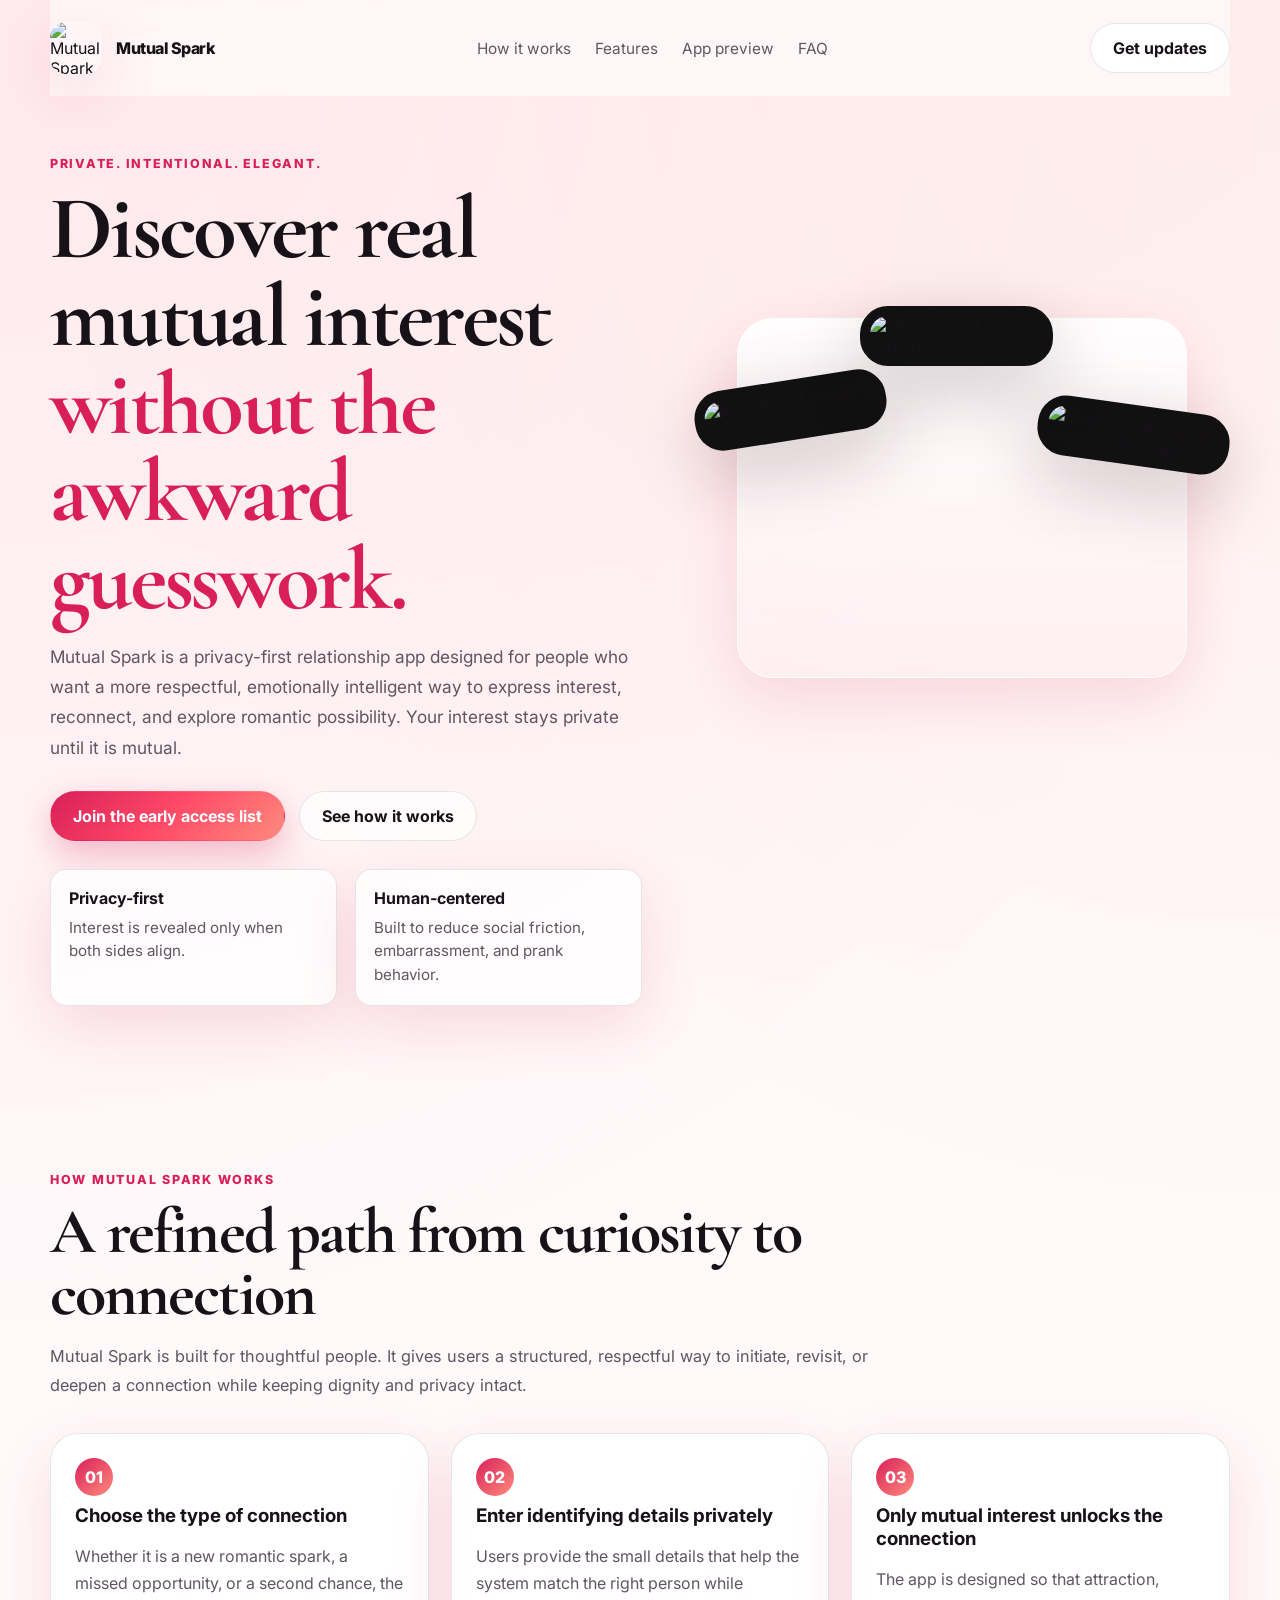
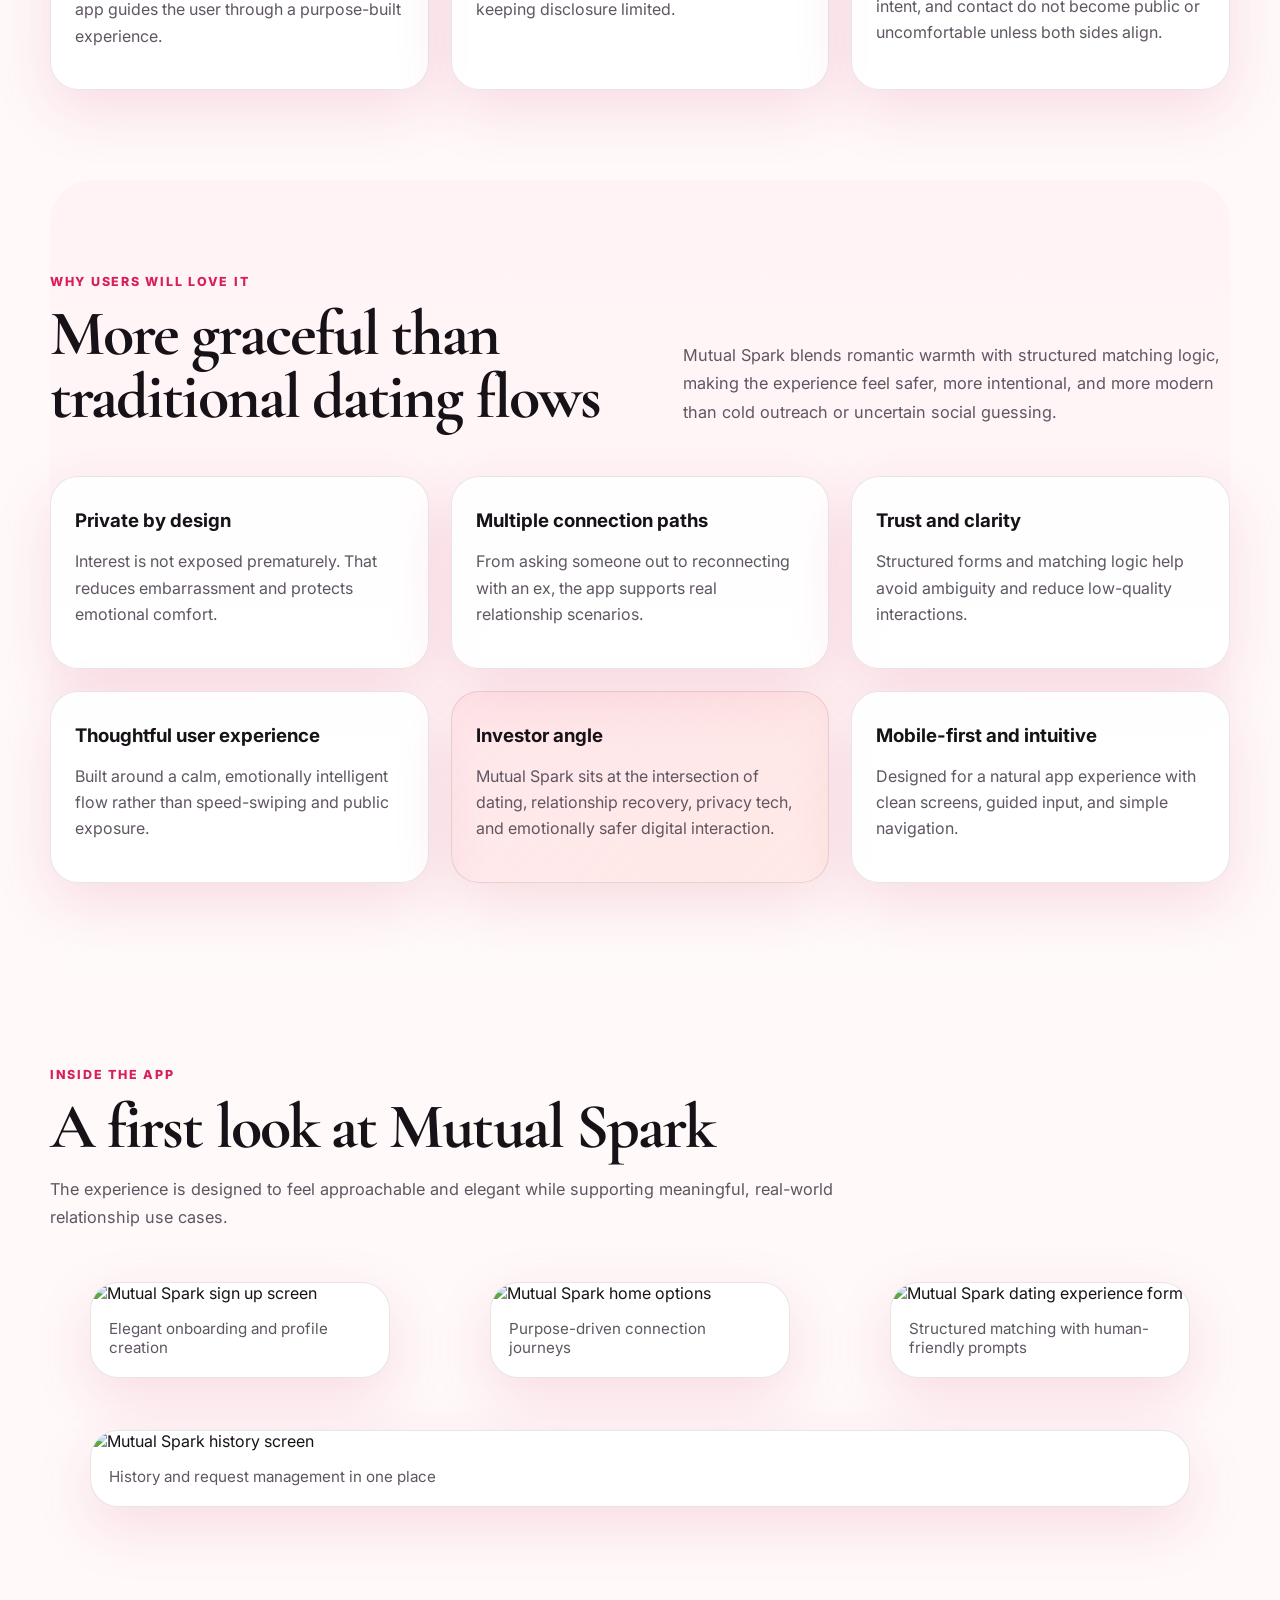
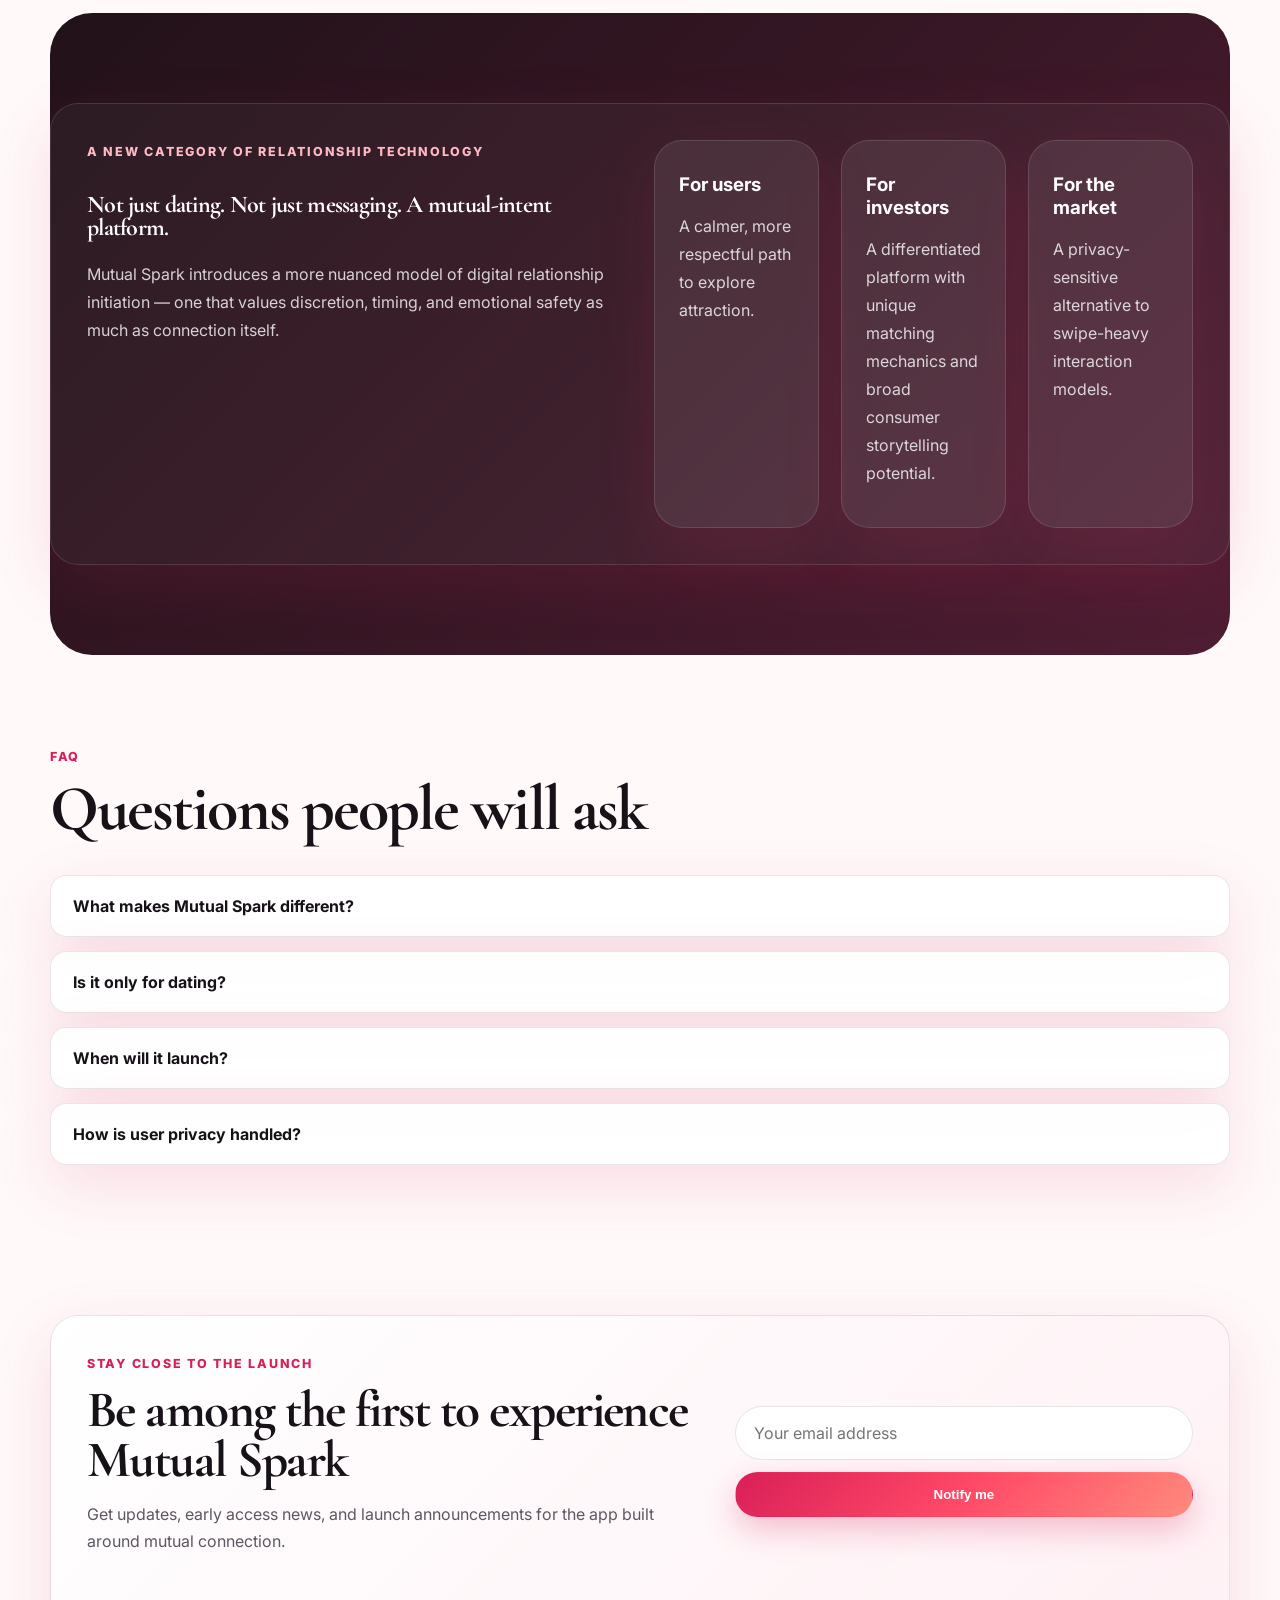
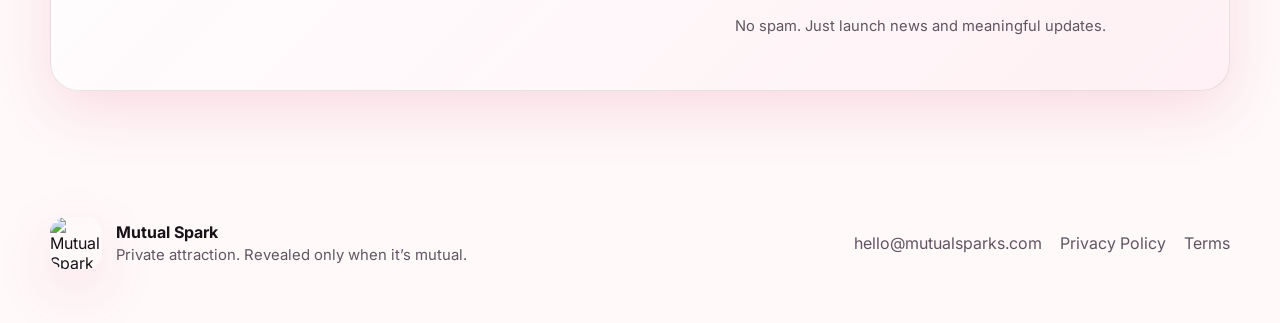
==== index.html @ f69751ba "Add files via upload" ====
<!DOCTYPE html>
<html lang="en">
  <head>
    <meta charset="UTF-8" />
    <meta name="viewport" content="width=device-width, initial-scale=1.0" />
    <title>Mutual Spark — Private attraction, revealed only when it's mutual</title>
    <meta
      name="description"
      content="Mutual Spark is a privacy-first relationship app that helps people express interest, reconnect, and discover mutual attraction without public awkwardness."
    />
    <link rel="preconnect" href="https://fonts.googleapis.com" />
    <link rel="preconnect" href="https://fonts.gstatic.com" crossorigin />
    <link
      href="https://fonts.googleapis.com/css2?family=Cormorant+Garamond:wght@500;600;700&family=Inter:wght@400;500;600;700;800&display=swap"
      rel="stylesheet"
    />
    <link rel="stylesheet" href="styles.css" />
  </head>
  <body>
    <div class="site-shell">
      <header class="topbar">
        <a href="#hero" class="brand">
          <img src="assets/logo.jpeg" alt="Mutual Spark logo" class="brand__logo" />
          <span class="brand__name">Mutual Spark</span>
        </a>
        <nav class="nav">
          <a href="#how">How it works</a>
          <a href="#features">Features</a>
          <a href="#screens">App preview</a>
          <a href="#faq">FAQ</a>
        </nav>
        <a class="button button--outline" href="#waitlist">Get updates</a>
      </header>

      <main>
        <section class="hero" id="hero">
          <div class="hero__copy">
            <span class="eyebrow">Private. Intentional. Elegant.</span>
            <h1>
              Discover real mutual interest<br />
              <span>without the awkward guesswork.</span>
            </h1>
            <p class="hero__lede">
              Mutual Spark is a privacy-first relationship app designed for people who want a more respectful,
              emotionally intelligent way to express interest, reconnect, and explore romantic possibility.
              Your interest stays private until it is mutual.
            </p>
            <div class="hero__actions">
              <a class="button button--primary" href="#waitlist">Join the early access list</a>
              <a class="button button--ghost" href="#how">See how it works</a>
            </div>
            <div class="hero__proof">
              <div>
                <strong>Privacy-first</strong>
                <span>Interest is revealed only when both sides align.</span>
              </div>
              <div>
                <strong>Human-centered</strong>
                <span>Built to reduce social friction, embarrassment, and prank behavior.</span>
              </div>
            </div>
          </div>

          <div class="hero__visual">
            <div class="hero-card hero-card--glow"></div>
            <div class="phone-stack">
              <img src="assets/Screenshot_20260414_223626_Expo Go.jpg" alt="Mutual Spark login screen" class="phone phone--left" />
              <img src="assets/Screenshot_20260414_223754_Expo Go.jpg" alt="Mutual Spark home screen" class="phone phone--center" />
              <img src="assets/Screenshot_20260414_223805_Expo Go.jpg" alt="Mutual Spark dating experience screen" class="phone phone--right" />
            </div>
          </div>
        </section>

        <section class="section section--white" id="how">
          <div class="section-heading">
            <span class="eyebrow">How Mutual Spark works</span>
            <h2>A refined path from curiosity to connection</h2>
            <p>
              Mutual Spark is built for thoughtful people. It gives users a structured, respectful way to initiate,
              revisit, or deepen a connection while keeping dignity and privacy intact.
            </p>
          </div>

          <div class="steps">
            <article class="step-card">
              <span class="step-number">01</span>
              <h3>Choose the type of connection</h3>
              <p>
                Whether it is a new romantic spark, a missed opportunity, or a second chance, the app guides the user
                through a purpose-built experience.
              </p>
            </article>
            <article class="step-card">
              <span class="step-number">02</span>
              <h3>Enter identifying details privately</h3>
              <p>
                Users provide the small details that help the system match the right person while keeping disclosure limited.
              </p>
            </article>
            <article class="step-card">
              <span class="step-number">03</span>
              <h3>Only mutual interest unlocks the connection</h3>
              <p>
                The app is designed so that attraction, intent, and contact do not become public or uncomfortable unless both sides align.
              </p>
            </article>
          </div>
        </section>

        <section class="section section--blush" id="features">
          <div class="section-heading section-heading--split">
            <div>
              <span class="eyebrow">Why users will love it</span>
              <h2>More graceful than traditional dating flows</h2>
            </div>
            <p>
              Mutual Spark blends romantic warmth with structured matching logic, making the experience feel safer,
              more intentional, and more modern than cold outreach or uncertain social guessing.
            </p>
          </div>

          <div class="feature-grid">
            <article class="feature-card">
              <h3>Private by design</h3>
              <p>Interest is not exposed prematurely. That reduces embarrassment and protects emotional comfort.</p>
            </article>
            <article class="feature-card">
              <h3>Multiple connection paths</h3>
              <p>From asking someone out to reconnecting with an ex, the app supports real relationship scenarios.</p>
            </article>
            <article class="feature-card">
              <h3>Trust and clarity</h3>
              <p>Structured forms and matching logic help avoid ambiguity and reduce low-quality interactions.</p>
            </article>
            <article class="feature-card">
              <h3>Thoughtful user experience</h3>
              <p>Built around a calm, emotionally intelligent flow rather than speed-swiping and public exposure.</p>
            </article>
            <article class="feature-card feature-card--accent">
              <h3>Investor angle</h3>
              <p>
                Mutual Spark sits at the intersection of dating, relationship recovery, privacy tech, and emotionally safer digital interaction.
              </p>
            </article>
            <article class="feature-card">
              <h3>Mobile-first and intuitive</h3>
              <p>Designed for a natural app experience with clean screens, guided input, and simple navigation.</p>
            </article>
          </div>
        </section>

        <section class="section section--white" id="screens">
          <div class="section-heading">
            <span class="eyebrow">Inside the app</span>
            <h2>A first look at Mutual Spark</h2>
            <p>
              The experience is designed to feel approachable and elegant while supporting meaningful, real-world relationship use cases.
            </p>
          </div>

          <div class="gallery">
            <figure class="gallery-card tall">
              <img src="assets/Screenshot_20260414_223641_Expo Go.jpg" alt="Mutual Spark sign up screen" />
              <figcaption>Elegant onboarding and profile creation</figcaption>
            </figure>
            <figure class="gallery-card tall">
              <img src="assets/Screenshot_20260414_223754_Expo Go.jpg" alt="Mutual Spark home options" />
              <figcaption>Purpose-driven connection journeys</figcaption>
            </figure>
            <figure class="gallery-card tall">
              <img src="assets/Screenshot_20260414_223805_Expo Go.jpg" alt="Mutual Spark dating experience form" />
              <figcaption>Structured matching with human-friendly prompts</figcaption>
            </figure>
            <figure class="gallery-card wide">
              <img src="assets/Screenshot_20260414_223842_Expo Go.jpg" alt="Mutual Spark history screen" />
              <figcaption>History and request management in one place</figcaption>
            </figure>
          </div>
        </section>

        <section class="section section--dark">
          <div class="split-panel">
            <div>
              <span class="eyebrow eyebrow--light">A new category of relationship technology</span>
              <h2>Not just dating. Not just messaging. A mutual-intent platform.</h2>
              <p>
                Mutual Spark introduces a more nuanced model of digital relationship initiation — one that values discretion,
                timing, and emotional safety as much as connection itself.
              </p>
            </div>
            <div class="pillars">
              <div class="pillar">
                <h3>For users</h3>
                <p>A calmer, more respectful path to explore attraction.</p>
              </div>
              <div class="pillar">
                <h3>For investors</h3>
                <p>A differentiated platform with unique matching mechanics and broad consumer storytelling potential.</p>
              </div>
              <div class="pillar">
                <h3>For the market</h3>
                <p>A privacy-sensitive alternative to swipe-heavy interaction models.</p>
              </div>
            </div>
          </div>
        </section>

        <section class="section section--white" id="faq">
          <div class="section-heading">
            <span class="eyebrow">FAQ</span>
            <h2>Questions people will ask</h2>
          </div>

          <div class="faq-list">
            <details>
              <summary>What makes Mutual Spark different?</summary>
              <p>
                Mutual Spark focuses on private interest signaling and mutual reveal. It is designed to reduce social discomfort while increasing intentionality.
              </p>
            </details>
            <details>
              <summary>Is it only for dating?</summary>
              <p>
                The core experience is relationship-oriented, but the broader concept supports reconnection, missed opportunities, and nuanced interpersonal intent.
              </p>
            </details>
            <details>
              <summary>When will it launch?</summary>
              <p>
                The platform is actively being refined. Join the early access list to hear about launch timing, testing opportunities, and app store availability.
              </p>
            </details>
            <details>
              <summary>How is user privacy handled?</summary>
              <p>
                Privacy is central to the product concept. The experience is designed around controlled disclosure rather than open exposure.
              </p>
            </details>
          </div>
        </section>

        <section class="section section--cta" id="waitlist">
          <div class="cta-box">
            <div>
              <span class="eyebrow">Stay close to the launch</span>
              <h2>Be among the first to experience Mutual Spark</h2>
              <p>
                Get updates, early access news, and launch announcements for the app built around mutual connection.
              </p>
            </div>
            <form class="waitlist-form" onsubmit="event.preventDefault(); showThanks();">
              <input type="email" placeholder="Your email address" aria-label="Email address" required />
              <button type="submit" class="button button--primary">Notify me</button>
            </form>
            <p class="form-note" id="form-note">No spam. Just launch news and meaningful updates.</p>
          </div>
        </section>
      </main>

      <footer class="footer">
        <div class="footer__brand">
          <img src="assets/logo.jpeg" alt="Mutual Spark logo" class="footer__logo" />
          <div>
            <strong>Mutual Spark</strong>
            <span>Private attraction. Revealed only when it’s mutual.</span>
          </div>
        </div>
        <div class="footer__links">
          <a href="mailto:hello@mutualsparks.com">hello@mutualsparks.com</a>
          <a href="#">Privacy Policy</a>
          <a href="#">Terms</a>
        </div>
      </footer>
    </div>

    <script>
      function showThanks() {
        const note = document.getElementById('form-note');
        note.textContent = 'Thank you — your interest has been captured for early access updates.';
      }
    </script>
  </body>
</html>
---- styles.css ----
:root {
  --bg: #fff9fa;
  --surface: #ffffff;
  --surface-soft: #fff2f5;
  --surface-warm: #fff8f8;
  --text: #171218;
  --muted: #5f5662;
  --line: rgba(23, 18, 24, 0.1);
  --primary: #ff4967;
  --primary-dark: #d91f58;
  --secondary: #ff8b7d;
  --shadow: 0 20px 60px rgba(204, 39, 86, 0.14);
  --radius-xl: 28px;
  --radius-lg: 22px;
  --radius-md: 16px;
  --radius-sm: 12px;
  --content: 1180px;
}

* { box-sizing: border-box; }
html { scroll-behavior: smooth; }
body {
  margin: 0;
  font-family: "Inter", system-ui, sans-serif;
  color: var(--text);
  background:
    radial-gradient(circle at top left, rgba(255, 117, 141, 0.12), transparent 26%),
    radial-gradient(circle at top right, rgba(255, 154, 134, 0.12), transparent 24%),
    var(--bg);
}

a { color: inherit; text-decoration: none; }
img { max-width: 100%; display: block; }

.site-shell { min-height: 100vh; }

.topbar,
.hero,
.section,
.footer {
  width: min(calc(100% - 32px), var(--content));
  margin-inline: auto;
}

.topbar {
  display: flex;
  align-items: center;
  justify-content: space-between;
  gap: 24px;
  padding: 22px 0;
  position: sticky;
  top: 0;
  z-index: 50;
  backdrop-filter: blur(12px);
  background: rgba(255, 249, 250, 0.78);
}

.brand {
  display: flex;
  align-items: center;
  gap: 14px;
}
.brand__logo,
.footer__logo {
  width: 52px;
  height: 52px;
  border-radius: 16px;
  box-shadow: var(--shadow);
}
.brand__name {
  font-weight: 800;
  letter-spacing: -0.03em;
}
.nav {
  display: flex;
  gap: 24px;
  color: var(--muted);
  font-size: 0.96rem;
}
.nav a:hover { color: var(--text); }

.button {
  display: inline-flex;
  align-items: center;
  justify-content: center;
  border-radius: 999px;
  padding: 14px 22px;
  font-weight: 700;
  border: 1px solid transparent;
  transition: transform 0.2s ease, box-shadow 0.2s ease, background 0.2s ease;
  cursor: pointer;
}
.button:hover { transform: translateY(-1px); }
.button--primary {
  background: linear-gradient(135deg, var(--primary-dark), var(--primary), var(--secondary));
  color: white;
  box-shadow: 0 12px 32px rgba(217, 31, 88, 0.28);
}
.button--outline {
  background: white;
  border-color: var(--line);
}
.button--ghost {
  border-color: var(--line);
  background: rgba(255,255,255,0.7);
}

.hero {
  display: grid;
  grid-template-columns: 1.05fr 0.95fr;
  gap: 52px;
  align-items: center;
  padding: 56px 0 72px;
}

.eyebrow {
  display: inline-block;
  font-size: 0.78rem;
  text-transform: uppercase;
  letter-spacing: 0.14em;
  color: var(--primary-dark);
  font-weight: 800;
  margin-bottom: 14px;
}
.eyebrow--light { color: #ffb8c5; }

.hero h1,
.section-heading h2,
.split-panel h2,
.cta-box h2 {
  font-family: "Cormorant Garamond", serif;
  line-height: 0.98;
  letter-spacing: -0.03em;
}
.hero h1 {
  font-size: clamp(3rem, 7vw, 5.8rem);
  margin: 0 0 18px;
}
.hero h1 span {
  color: var(--primary-dark);
}
.hero__lede {
  font-size: 1.08rem;
  color: var(--muted);
  line-height: 1.75;
  max-width: 60ch;
}
.hero__actions {
  display: flex;
  gap: 14px;
  flex-wrap: wrap;
  margin: 28px 0 28px;
}
.hero__proof {
  display: grid;
  grid-template-columns: repeat(2, minmax(0, 1fr));
  gap: 18px;
}
.hero__proof div {
  background: rgba(255,255,255,0.75);
  border: 1px solid var(--line);
  border-radius: var(--radius-md);
  padding: 18px;
  box-shadow: var(--shadow);
}
.hero__proof strong {
  display: block;
  margin-bottom: 8px;
}
.hero__proof span {
  color: var(--muted);
  line-height: 1.55;
  font-size: 0.95rem;
}

.hero__visual {
  position: relative;
  min-height: 620px;
  display: grid;
  place-items: center;
}
.hero-card--glow {
  position: absolute;
  inset: 8% 8% auto 8%;
  height: 58%;
  border-radius: 36px;
  background: linear-gradient(180deg, rgba(255,255,255,0.85), rgba(255,238,242,0.72));
  box-shadow: var(--shadow);
  border: 1px solid rgba(255,255,255,0.8);
}
.phone-stack {
  position: relative;
  width: 100%;
  height: 100%;
}
.phone {
  position: absolute;
  width: 36%;
  border-radius: 28px;
  box-shadow: 0 24px 70px rgba(41, 19, 29, 0.22);
  border: 10px solid #111;
  background: #111;
}
.phone--left { left: 0; top: 18%; transform: rotate(-9deg); }
.phone--center { left: 31%; top: 6%; z-index: 2; }
.phone--right { right: 0; top: 22%; transform: rotate(8deg); }

.section {
  padding: 90px 0;
}
.section--white { background: transparent; }
.section--blush {
  background: linear-gradient(180deg, rgba(255, 241, 244, 0.8), rgba(255, 250, 250, 0.8));
  border-radius: 42px;
}
.section--dark {
  background: linear-gradient(135deg, #22121a, #341623 45%, #4f1d33);
  color: white;
  border-radius: 42px;
}
.section--cta { padding-top: 60px; }

.section-heading {
  max-width: 820px;
  margin-bottom: 34px;
}
.section-heading--split {
  max-width: none;
  display: grid;
  grid-template-columns: 1.05fr 0.95fr;
  gap: 28px;
  align-items: end;
}
.section-heading h2 {
  font-size: clamp(2.5rem, 5vw, 4.2rem);
  margin: 0 0 14px;
}
.section-heading p {
  color: var(--muted);
  line-height: 1.75;
  font-size: 1.02rem;
}

.steps,
.feature-grid,
.pillars {
  display: grid;
  gap: 22px;
}
.steps { grid-template-columns: repeat(3, 1fr); }
.feature-grid { grid-template-columns: repeat(3, 1fr); }
.pillars { grid-template-columns: repeat(3, 1fr); }

.step-card,
.feature-card,
.gallery-card,
.pillar,
.cta-box,
.split-panel {
  border-radius: var(--radius-xl);
  border: 1px solid var(--line);
  box-shadow: var(--shadow);
}
.step-card,
.feature-card,
.pillar {
  padding: 24px;
  background: rgba(255,255,255,0.9);
}
.step-card h3,
.feature-card h3,
.pillar h3 {
  margin-top: 8px;
  margin-bottom: 10px;
}
.step-card p,
.feature-card p,
.pillar p {
  color: var(--muted);
  line-height: 1.65;
}
.step-number {
  display: inline-flex;
  width: 38px;
  height: 38px;
  border-radius: 50%;
  background: linear-gradient(135deg, var(--primary-dark), var(--secondary));
  color: white;
  align-items: center;
  justify-content: center;
  font-weight: 800;
}
.feature-card--accent {
  background: linear-gradient(135deg, rgba(255, 110, 136, 0.12), rgba(255, 180, 165, 0.22));
}

.gallery {
  display: grid;
  grid-template-columns: repeat(3, 1fr);
  gap: 20px;
}
.gallery-card {
  overflow: hidden;
  background: white;
}
.gallery-card img {
  width: 100%;
  height: auto;
  object-fit: cover;
}
.gallery-card figcaption {
  padding: 16px 18px 20px;
  color: var(--muted);
  font-size: 0.95rem;
}
.gallery-card.wide {
  grid-column: 1 / -1;
}
.gallery-card.wide img {
  max-height: 560px;
  width: auto;
  margin: 0 auto;
}

.split-panel {
  display: grid;
  grid-template-columns: 1fr 1fr;
  gap: 28px;
  padding: 36px;
  background: rgba(255,255,255,0.04);
  border-color: rgba(255,255,255,0.12);
}
.split-panel p { color: rgba(255,255,255,0.8); line-height: 1.75; }
.pillar {
  background: rgba(255,255,255,0.08);
  border-color: rgba(255,255,255,0.12);
}
.pillar p { color: rgba(255,255,255,0.8); }

.faq-list {
  display: grid;
  gap: 14px;
}
.faq-list details {
  border: 1px solid var(--line);
  border-radius: var(--radius-md);
  background: rgba(255,255,255,0.92);
  padding: 20px 22px;
  box-shadow: var(--shadow);
}
.faq-list summary {
  font-weight: 700;
  cursor: pointer;
  list-style: none;
}
.faq-list summary::-webkit-details-marker { display: none; }
.faq-list p {
  color: var(--muted);
  line-height: 1.7;
  margin: 14px 0 0;
}

.cta-box {
  display: grid;
  grid-template-columns: 1.15fr 0.85fr;
  gap: 28px;
  padding: 36px;
  background: linear-gradient(135deg, rgba(255,255,255,0.98), rgba(255, 240, 244, 0.96));
}
.cta-box h2 {
  font-size: clamp(2.3rem, 4vw, 3.6rem);
  margin: 0 0 12px;
}
.cta-box p {
  color: var(--muted);
  line-height: 1.7;
}
.waitlist-form {
  display: flex;
  flex-direction: column;
  justify-content: center;
  gap: 12px;
}
.waitlist-form input {
  width: 100%;
  padding: 16px 18px;
  border-radius: 999px;
  border: 1px solid var(--line);
  font: inherit;
  background: white;
}
.form-note {
  grid-column: 2;
  color: var(--muted);
  font-size: 0.92rem;
}

.footer {
  display: flex;
  align-items: center;
  justify-content: space-between;
  gap: 20px;
  padding: 36px 0 54px;
}
.footer__brand {
  display: flex;
  align-items: center;
  gap: 14px;
}
.footer__brand span {
  display: block;
  margin-top: 4px;
  color: var(--muted);
  font-size: 0.93rem;
}
.footer__links {
  display: flex;
  gap: 18px;
  color: var(--muted);
  flex-wrap: wrap;
}

@media (max-width: 1100px) {
  .hero,
  .section-heading--split,
  .split-panel,
  .cta-box { grid-template-columns: 1fr; }
  .steps,
  .feature-grid,
  .pillars,
  .gallery { grid-template-columns: repeat(2, 1fr); }
  .hero__visual { min-height: 700px; }
  .phone { width: 42%; }
  .phone--center { left: 29%; }
  .form-note { grid-column: auto; }
}

@media (max-width: 820px) {
  .topbar { flex-wrap: wrap; justify-content: center; }
  .nav { order: 3; width: 100%; justify-content: center; flex-wrap: wrap; }
  .hero { padding-top: 34px; }
  .steps,
  .feature-grid,
  .pillars,
  .gallery { grid-template-columns: 1fr; }
  .hero__proof { grid-template-columns: 1fr; }
  .hero__visual { min-height: 540px; }
  .phone { width: 52%; border-width: 8px; }
  .phone--center { left: 24%; }
  .phone--left { top: 26%; }
  .phone--right { top: 28%; }
  .footer { flex-direction: column; align-items: flex-start; }
}

@media (max-width: 560px) {
  .topbar,
  .hero,
  .section,
  .footer { width: min(calc(100% - 20px), var(--content)); }
  .brand__name { font-size: 0.98rem; }
  .nav { gap: 12px; font-size: 0.9rem; }
  .hero__visual { min-height: 430px; }
  .phone { width: 56%; }
  .phone--center { left: 22%; }
  .cta-box,
  .split-panel { padding: 24px; }
}
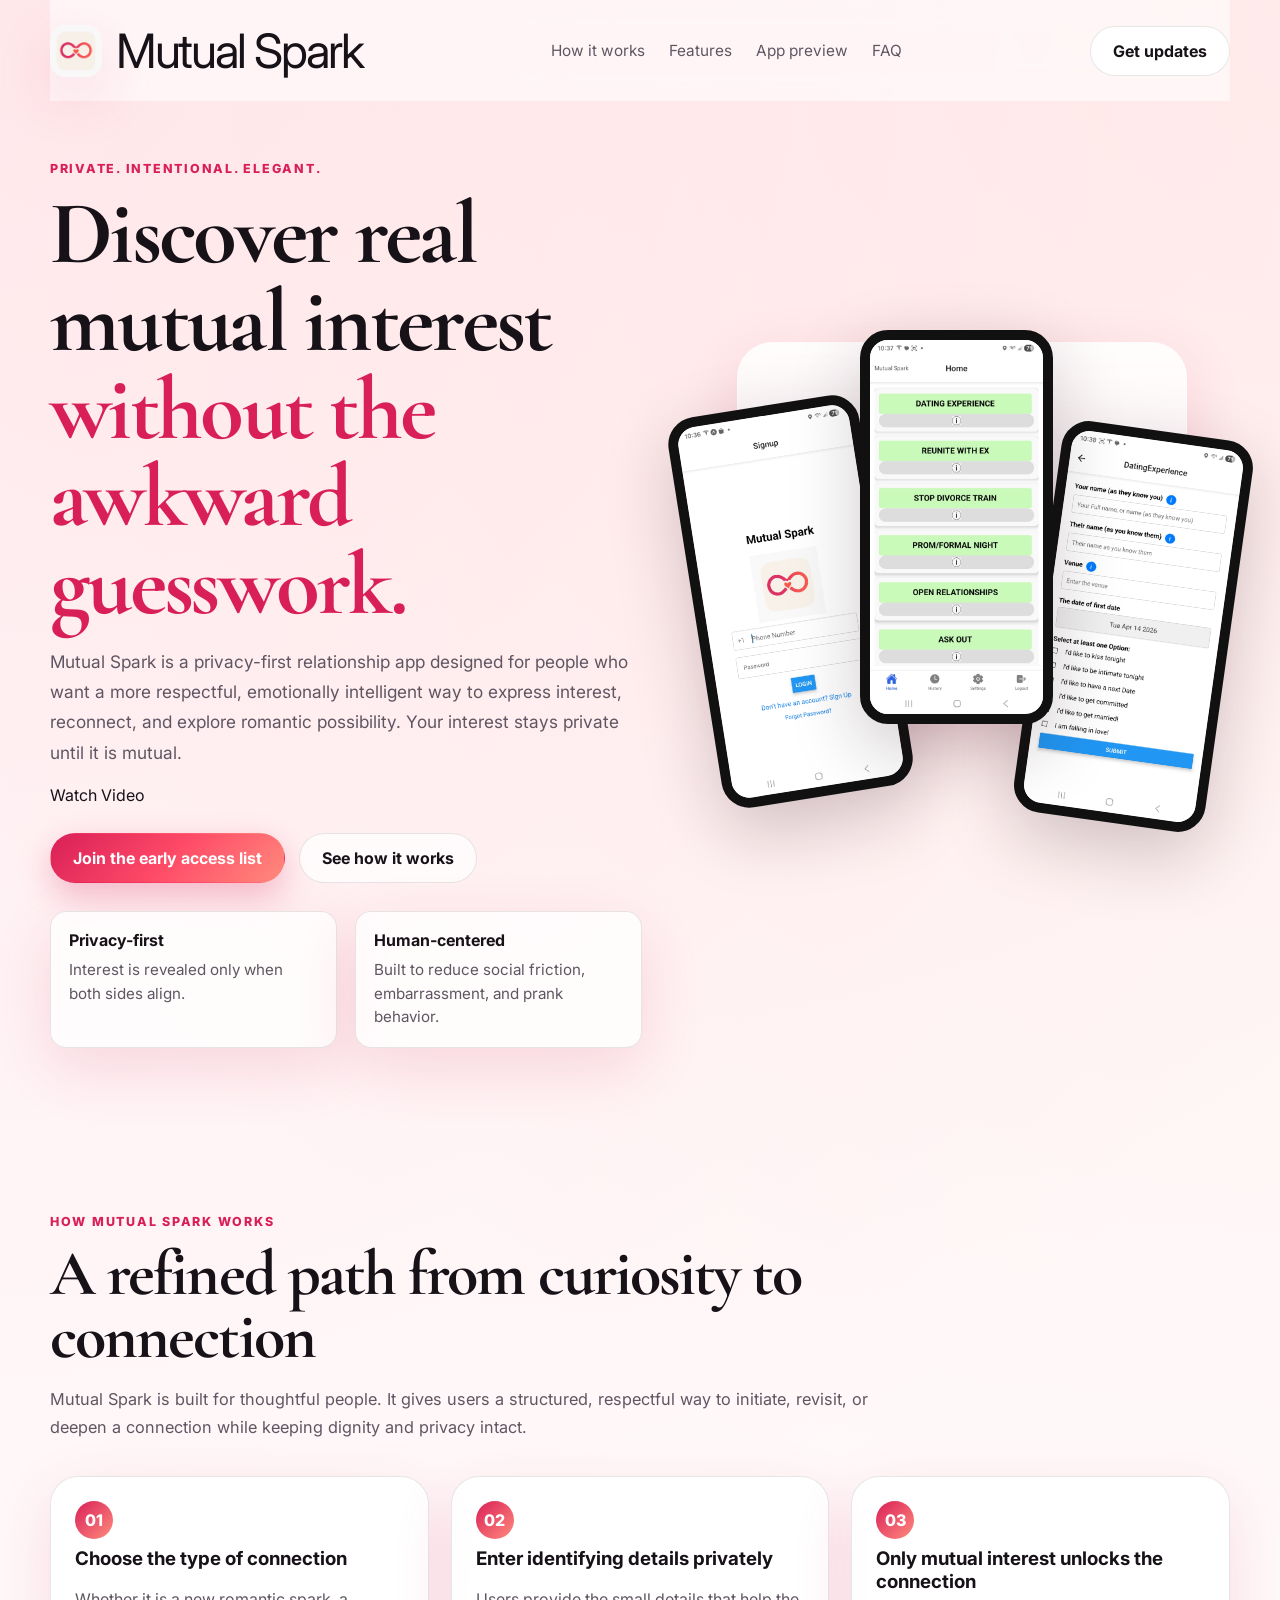
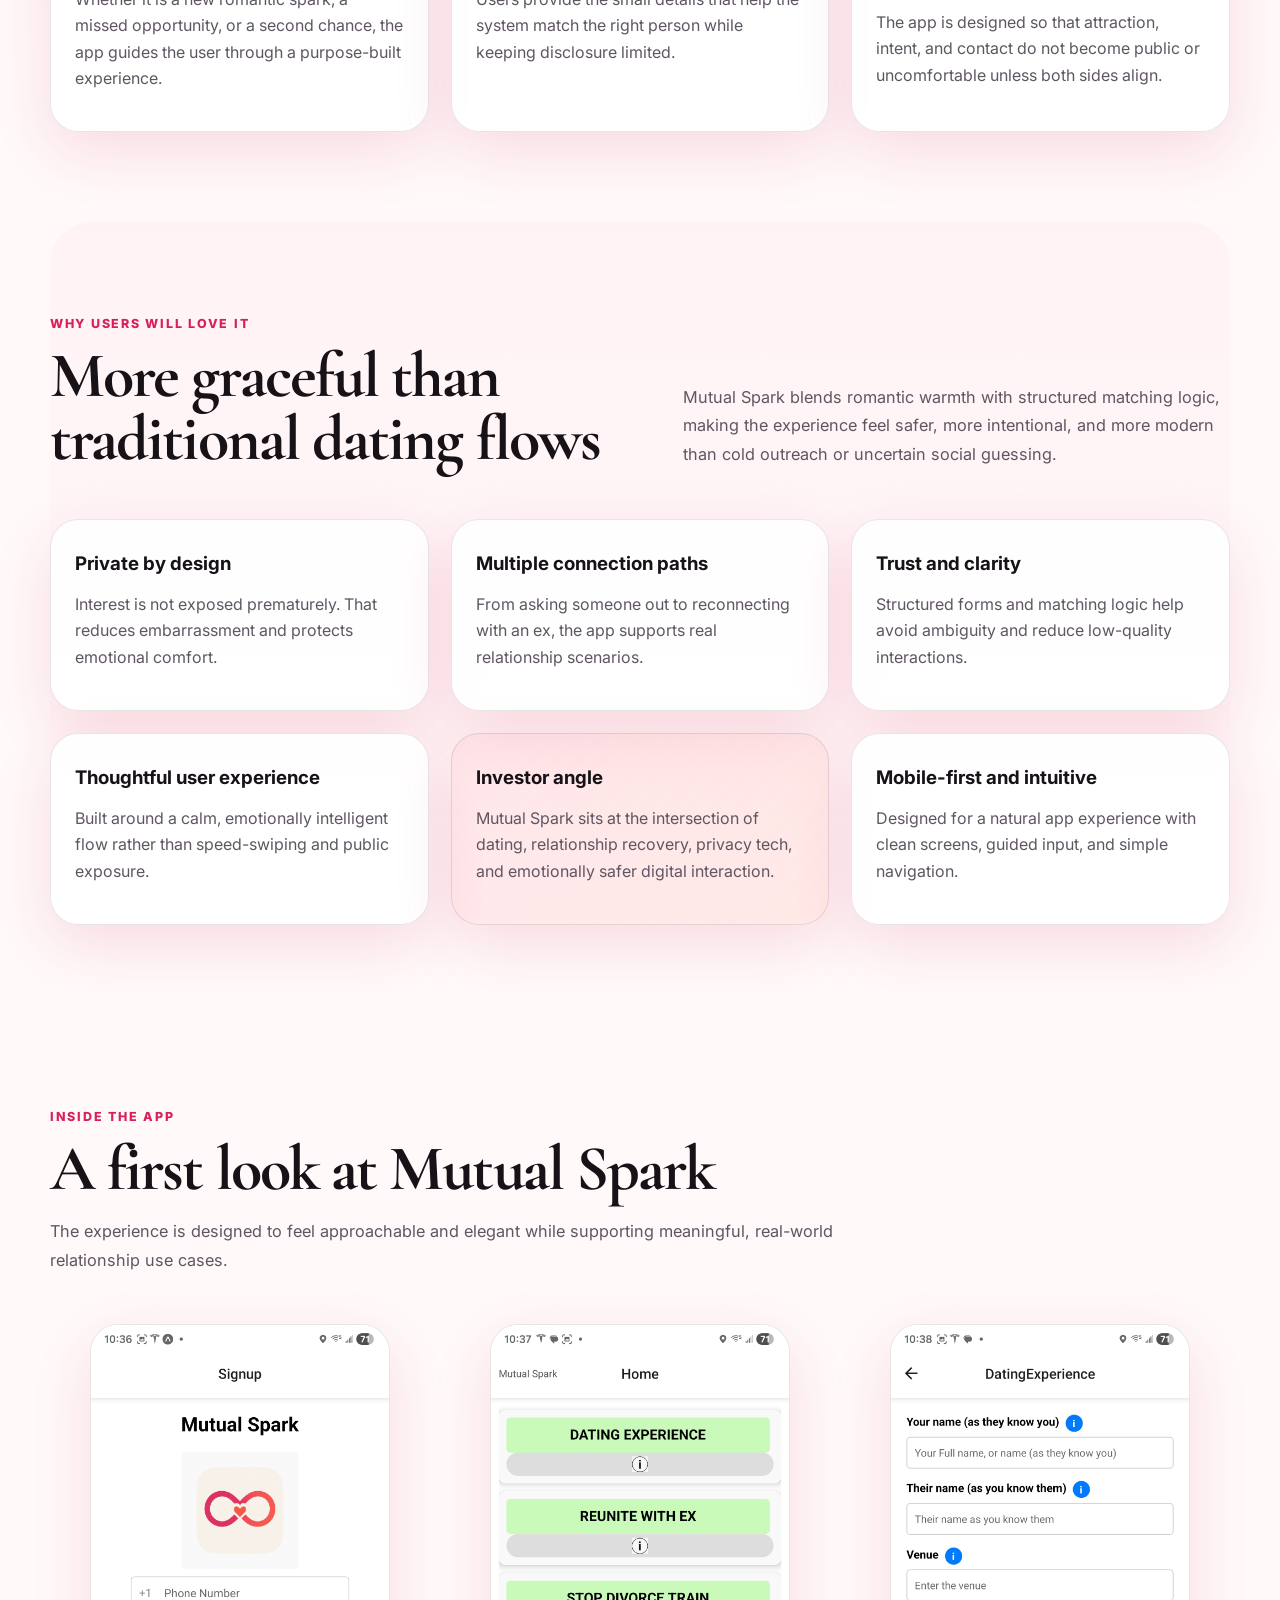
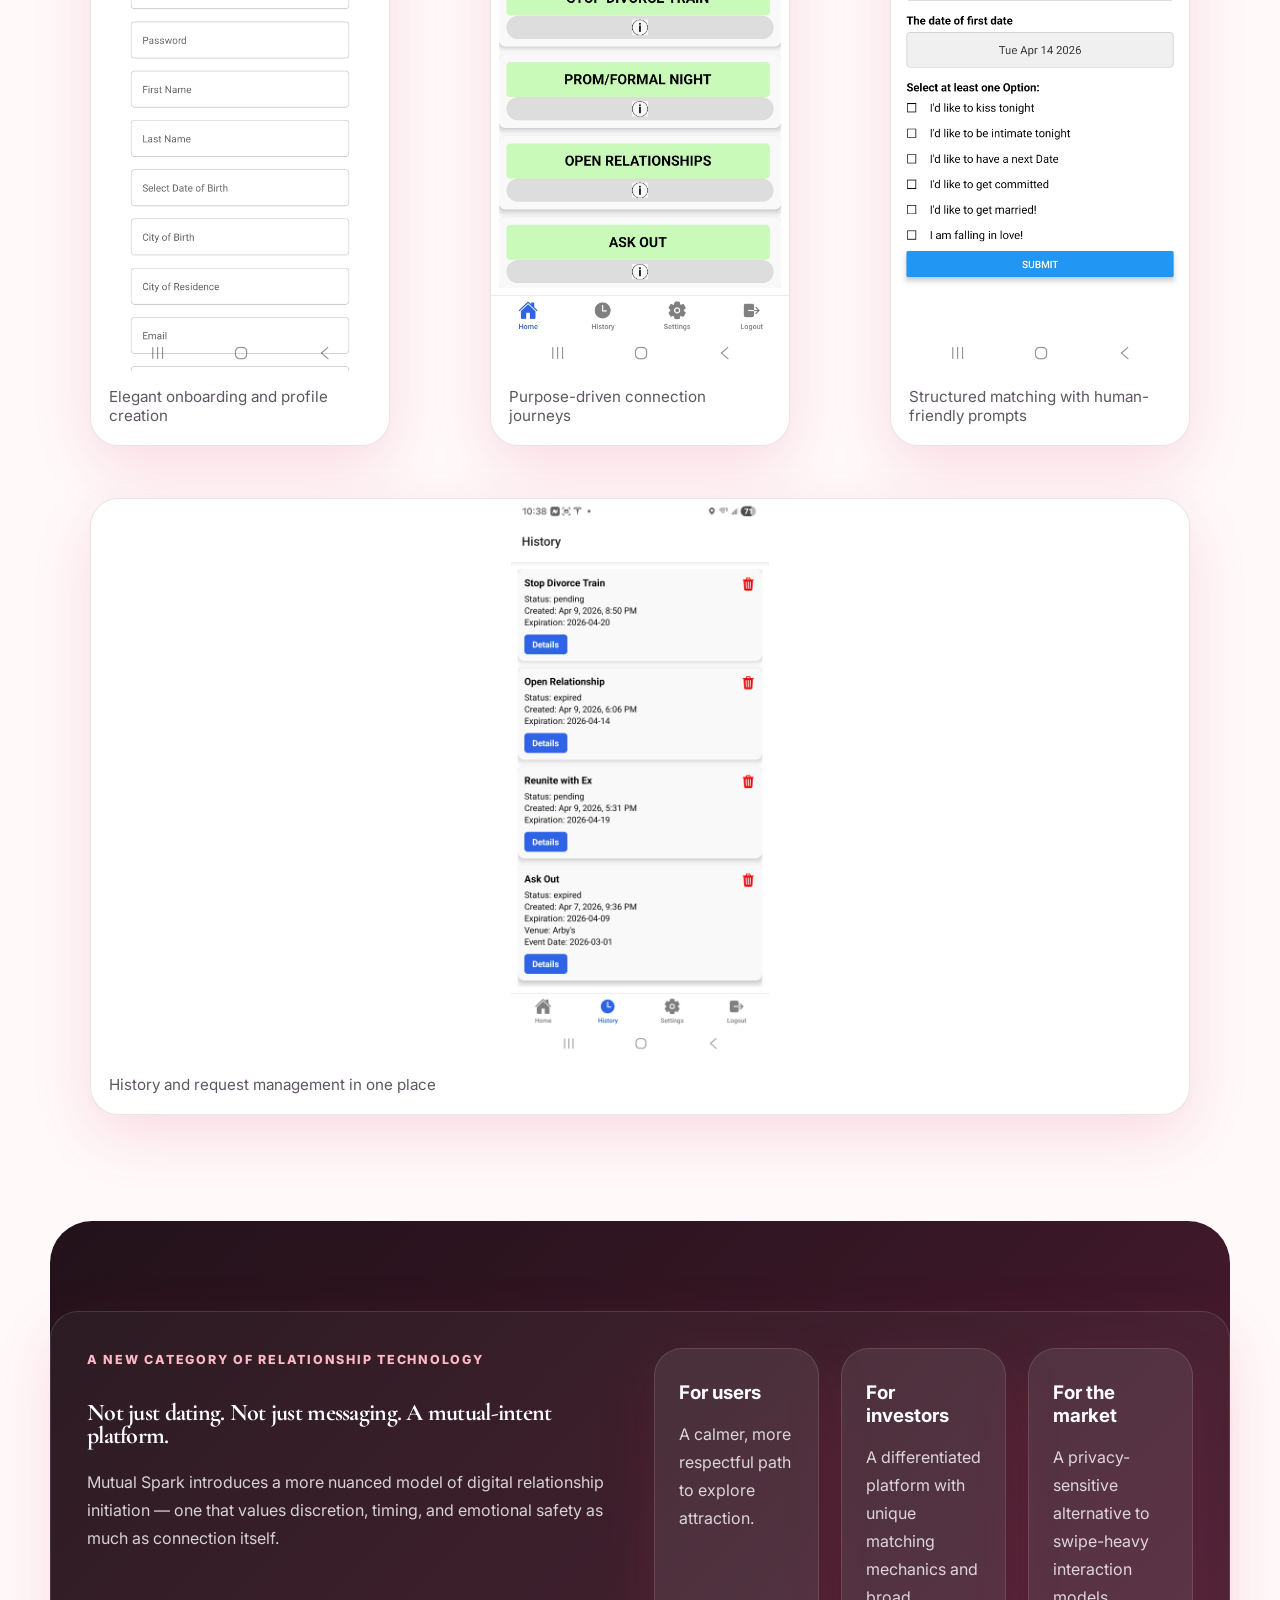
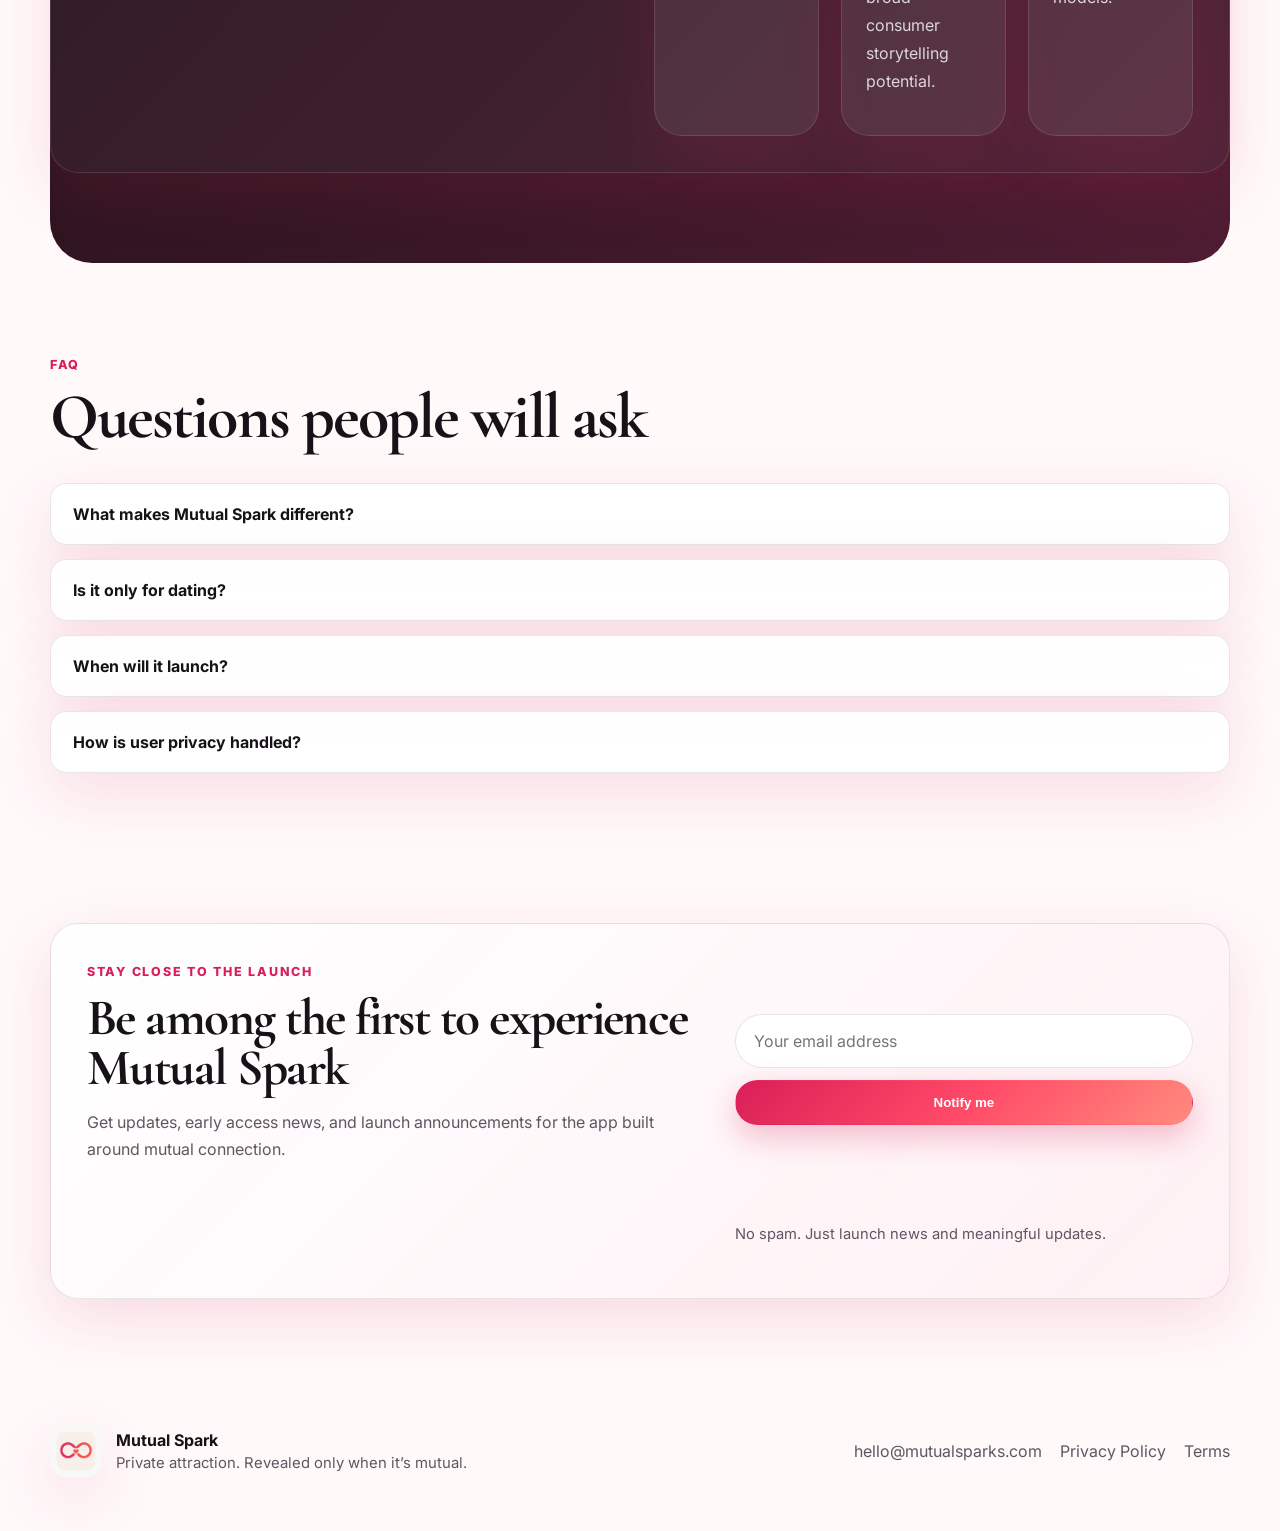
==== commit 280504df: "Add video link to index.html" ====
--- a/index.html
+++ b/index.html
@@ -45,6 +45,7 @@
               emotionally intelligent way to express interest, reconnect, and explore romantic possibility.
               Your interest stays private until it is mutual.
             </p>
+            <a href="https://www.youtube.com/watch?v=sh2h0zMJqIY">Watch Video</a>
             <div class="hero__actions">
               <a class="button button--primary" href="#waitlist">Join the early access list</a>
               <a class="button button--ghost" href="#how">See how it works</a>
--- a/styles.css
+++ b/styles.css
@@ -68,8 +68,9 @@
   box-shadow: var(--shadow);
 }
 .brand__name {
-  font-weight: 800;
-  letter-spacing: -0.03em;
+  font-weight: 3000;
+  letter-spacing: -0.05em;
+  font-size: 2.96rem;
 }
 .nav {
   display: flex;
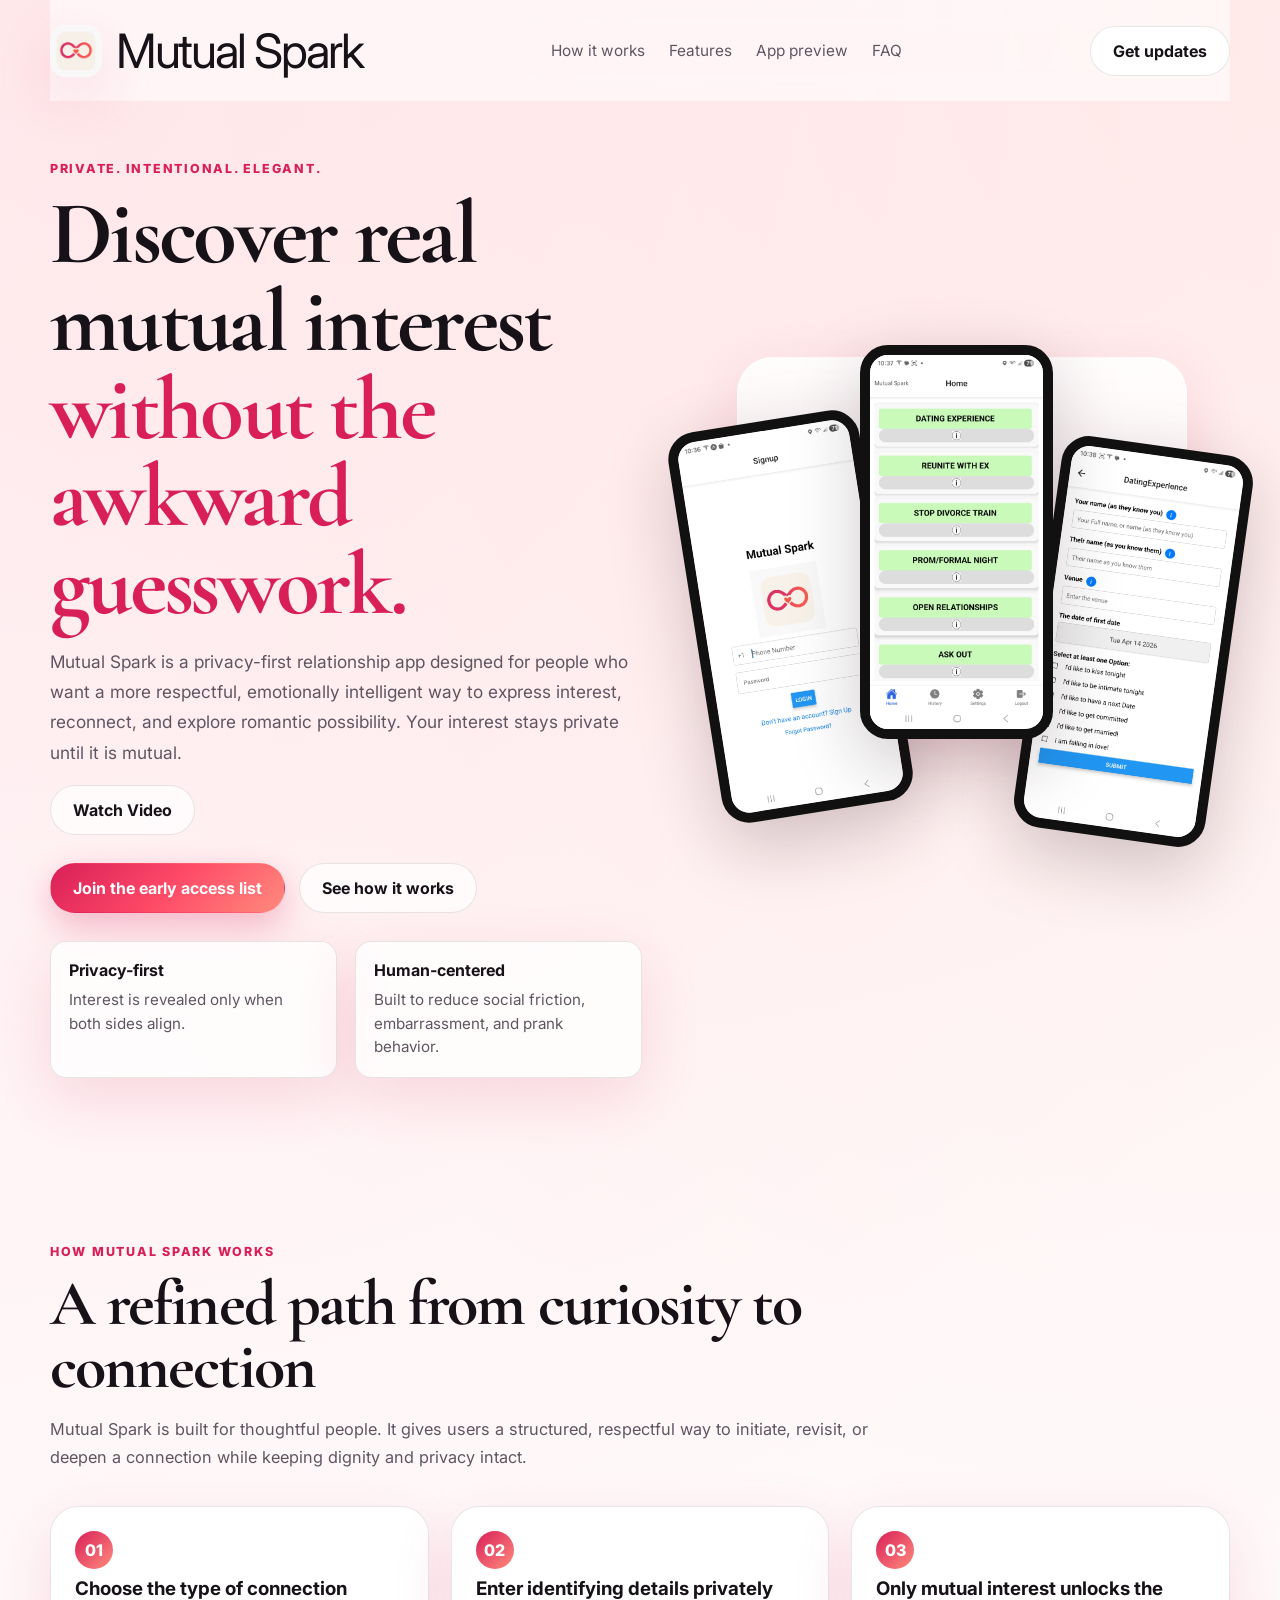
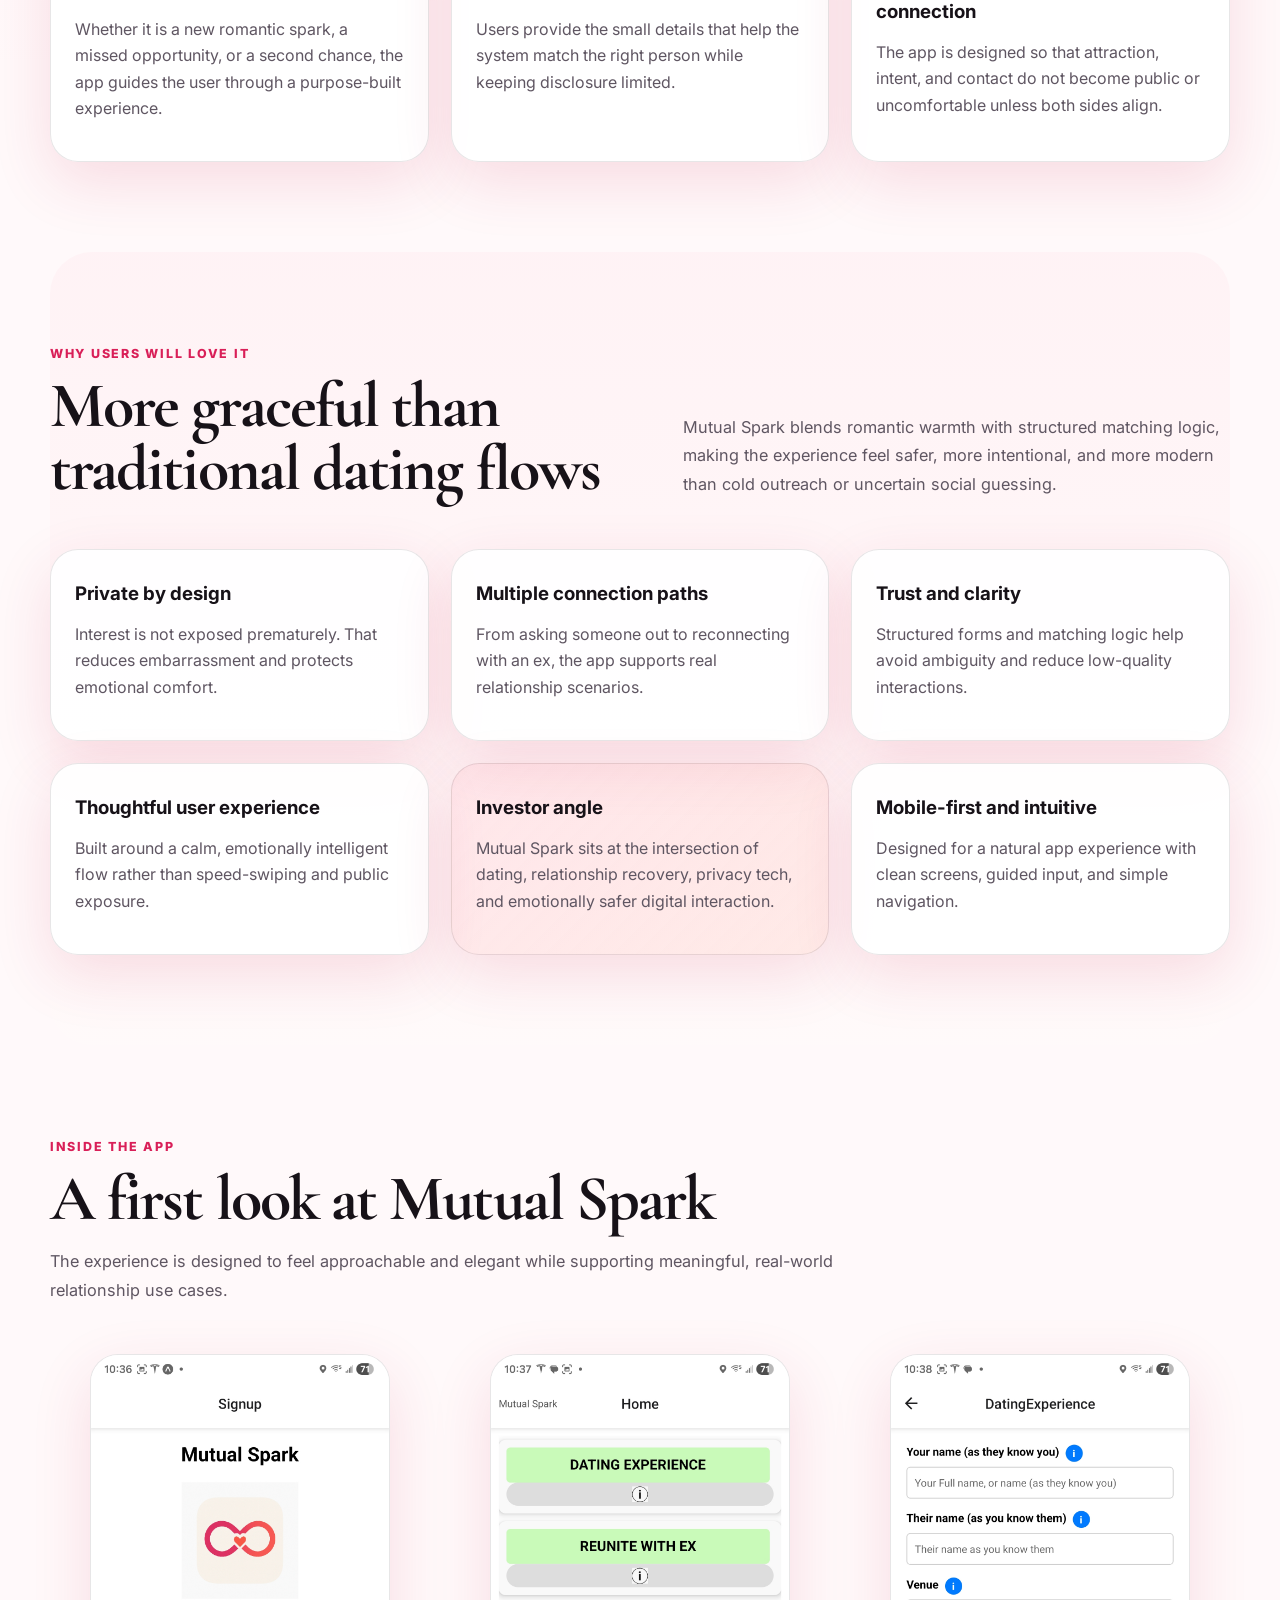
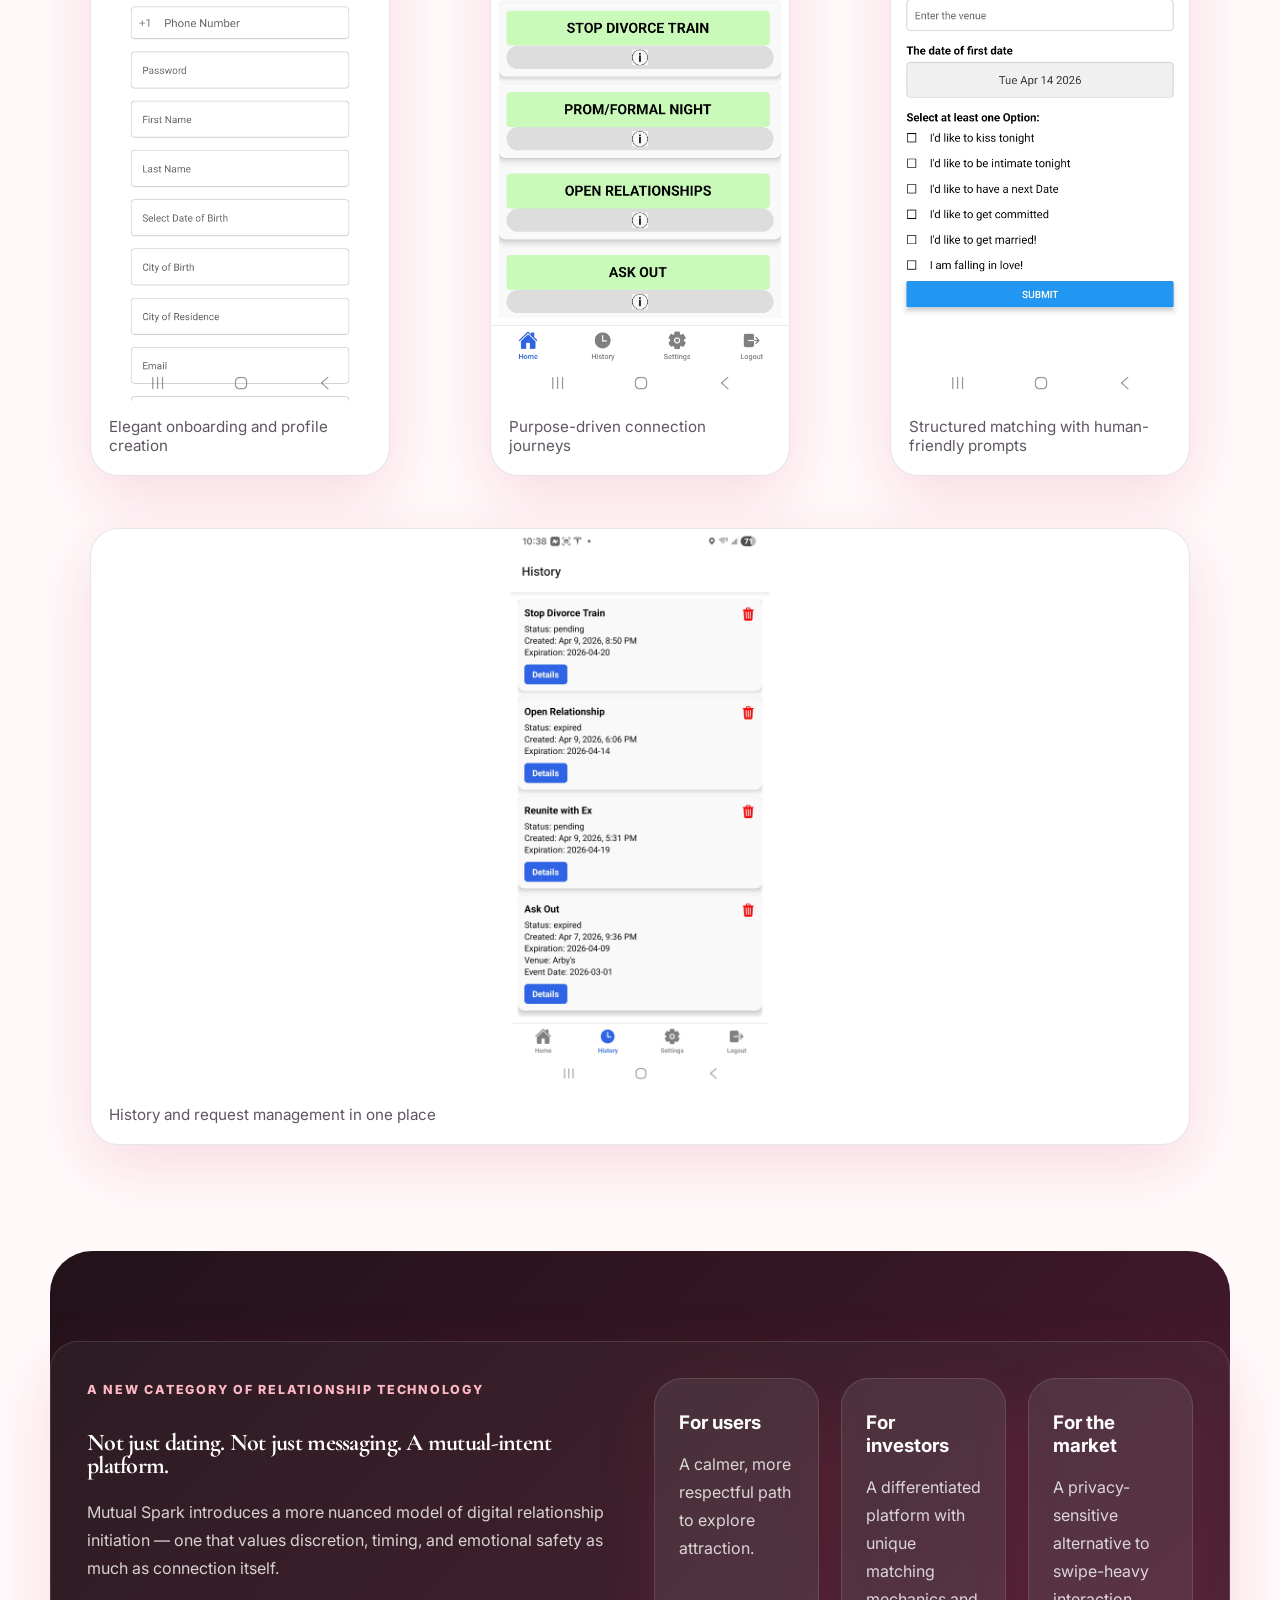
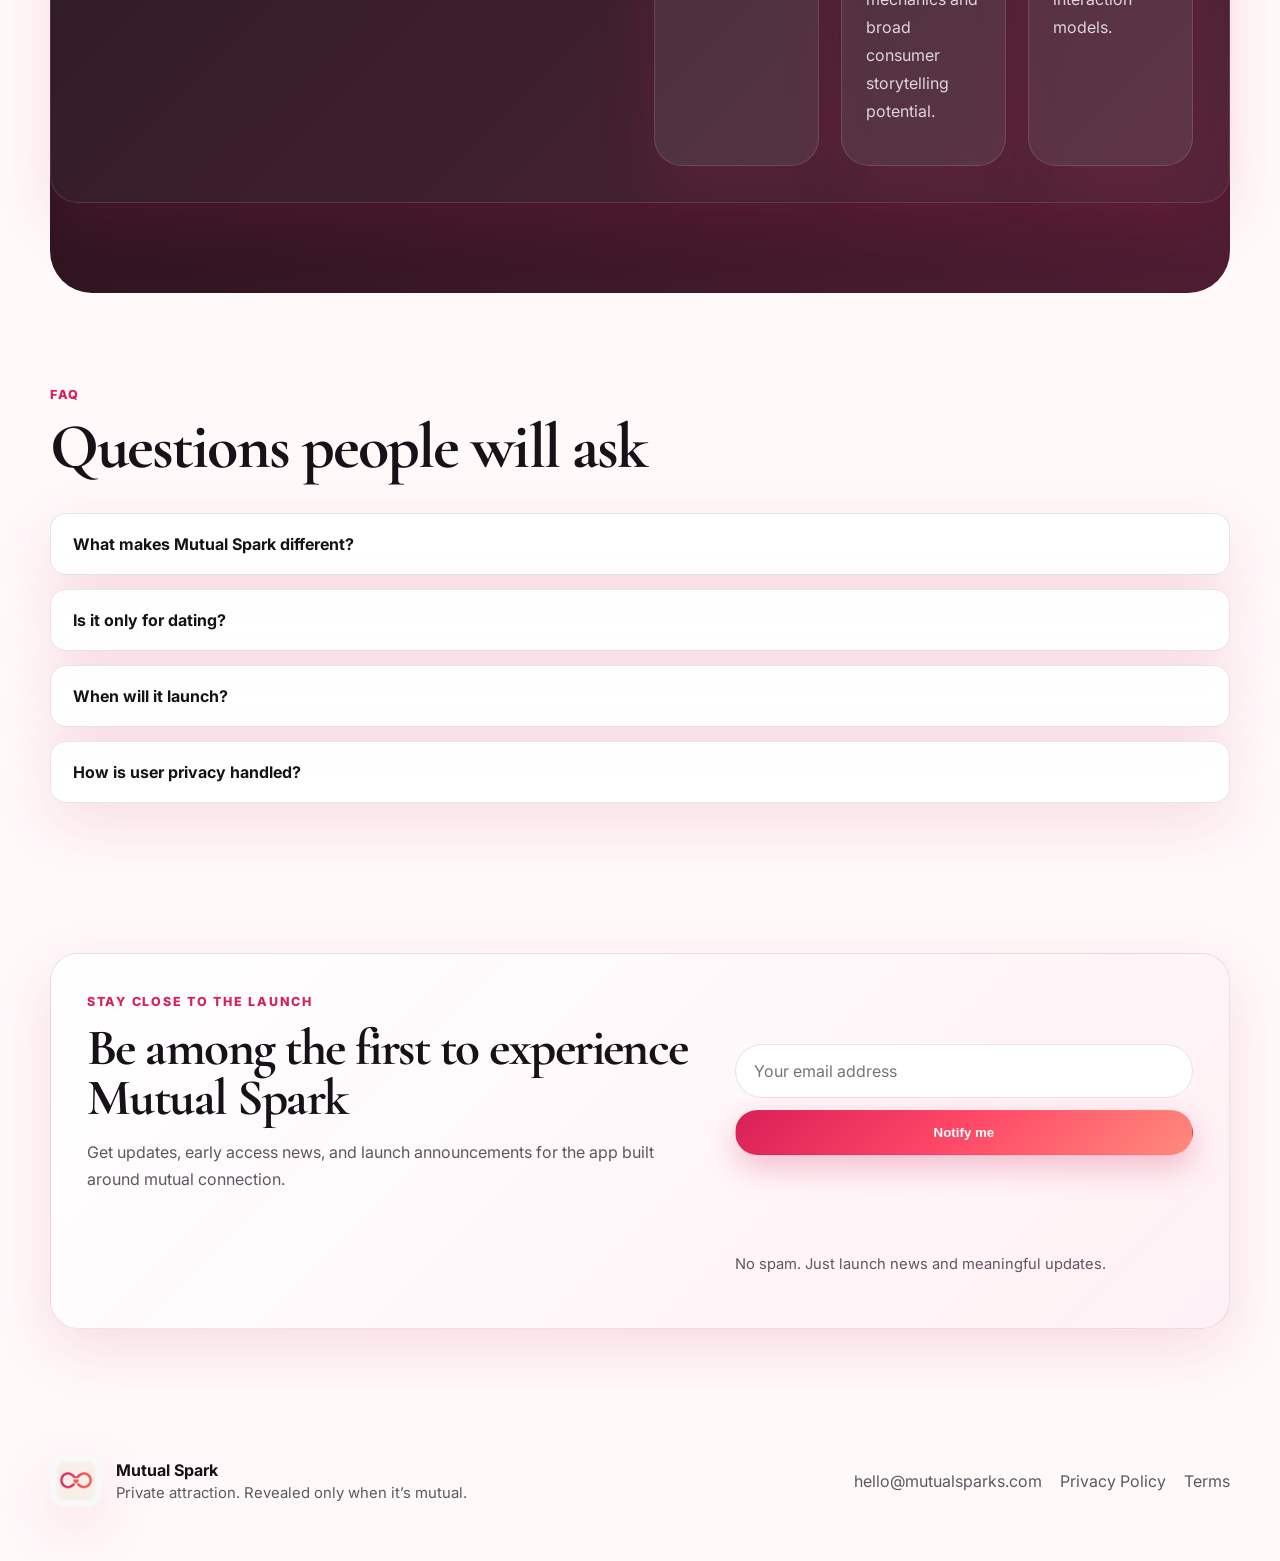
==== commit 94268c49: "Add class to Watch Video link for styling" ====
--- a/index.html
+++ b/index.html
@@ -45,7 +45,7 @@
               emotionally intelligent way to express interest, reconnect, and explore romantic possibility.
               Your interest stays private until it is mutual.
             </p>
-            <a href="https://www.youtube.com/watch?v=sh2h0zMJqIY">Watch Video</a>
+            <a class="button button--ghost" href="https://www.youtube.com/watch?v=sh2h0zMJqIY">Watch Video</a>
             <div class="hero__actions">
               <a class="button button--primary" href="#waitlist">Join the early access list</a>
               <a class="button button--ghost" href="#how">See how it works</a>
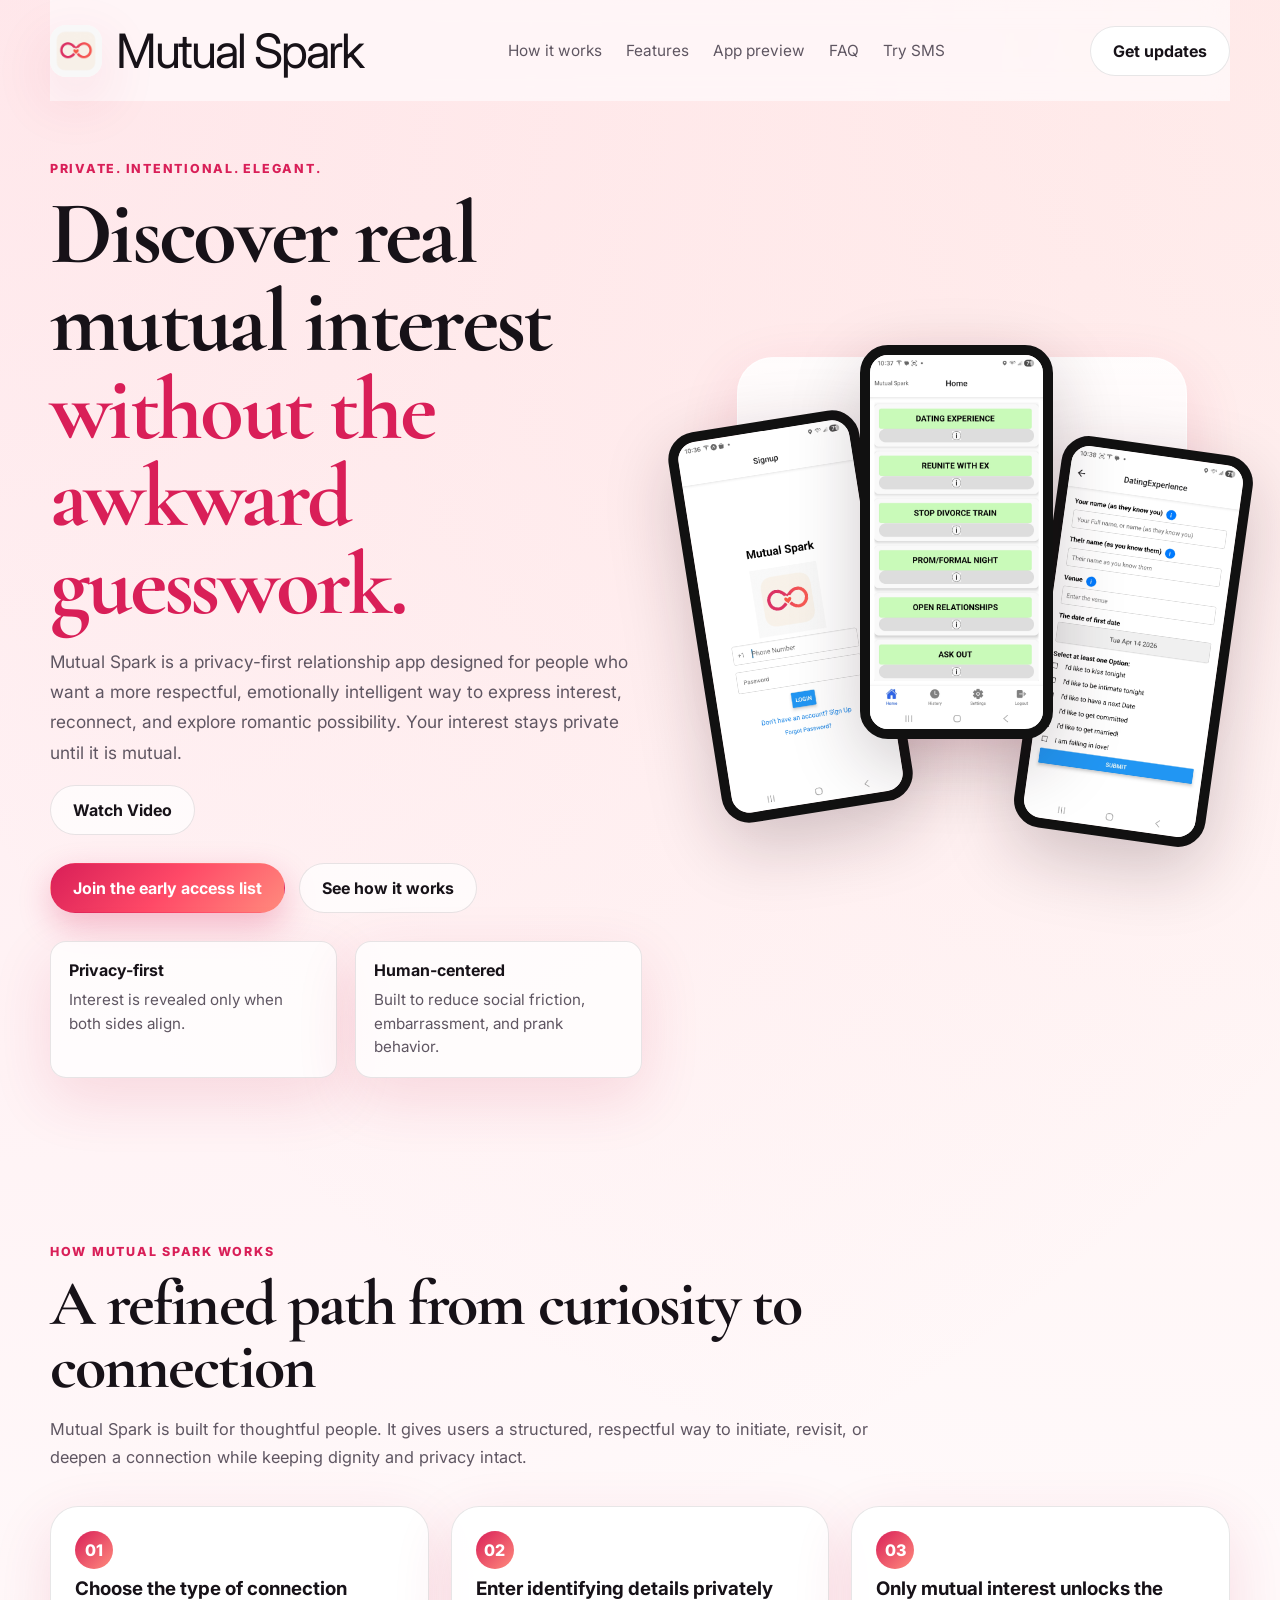
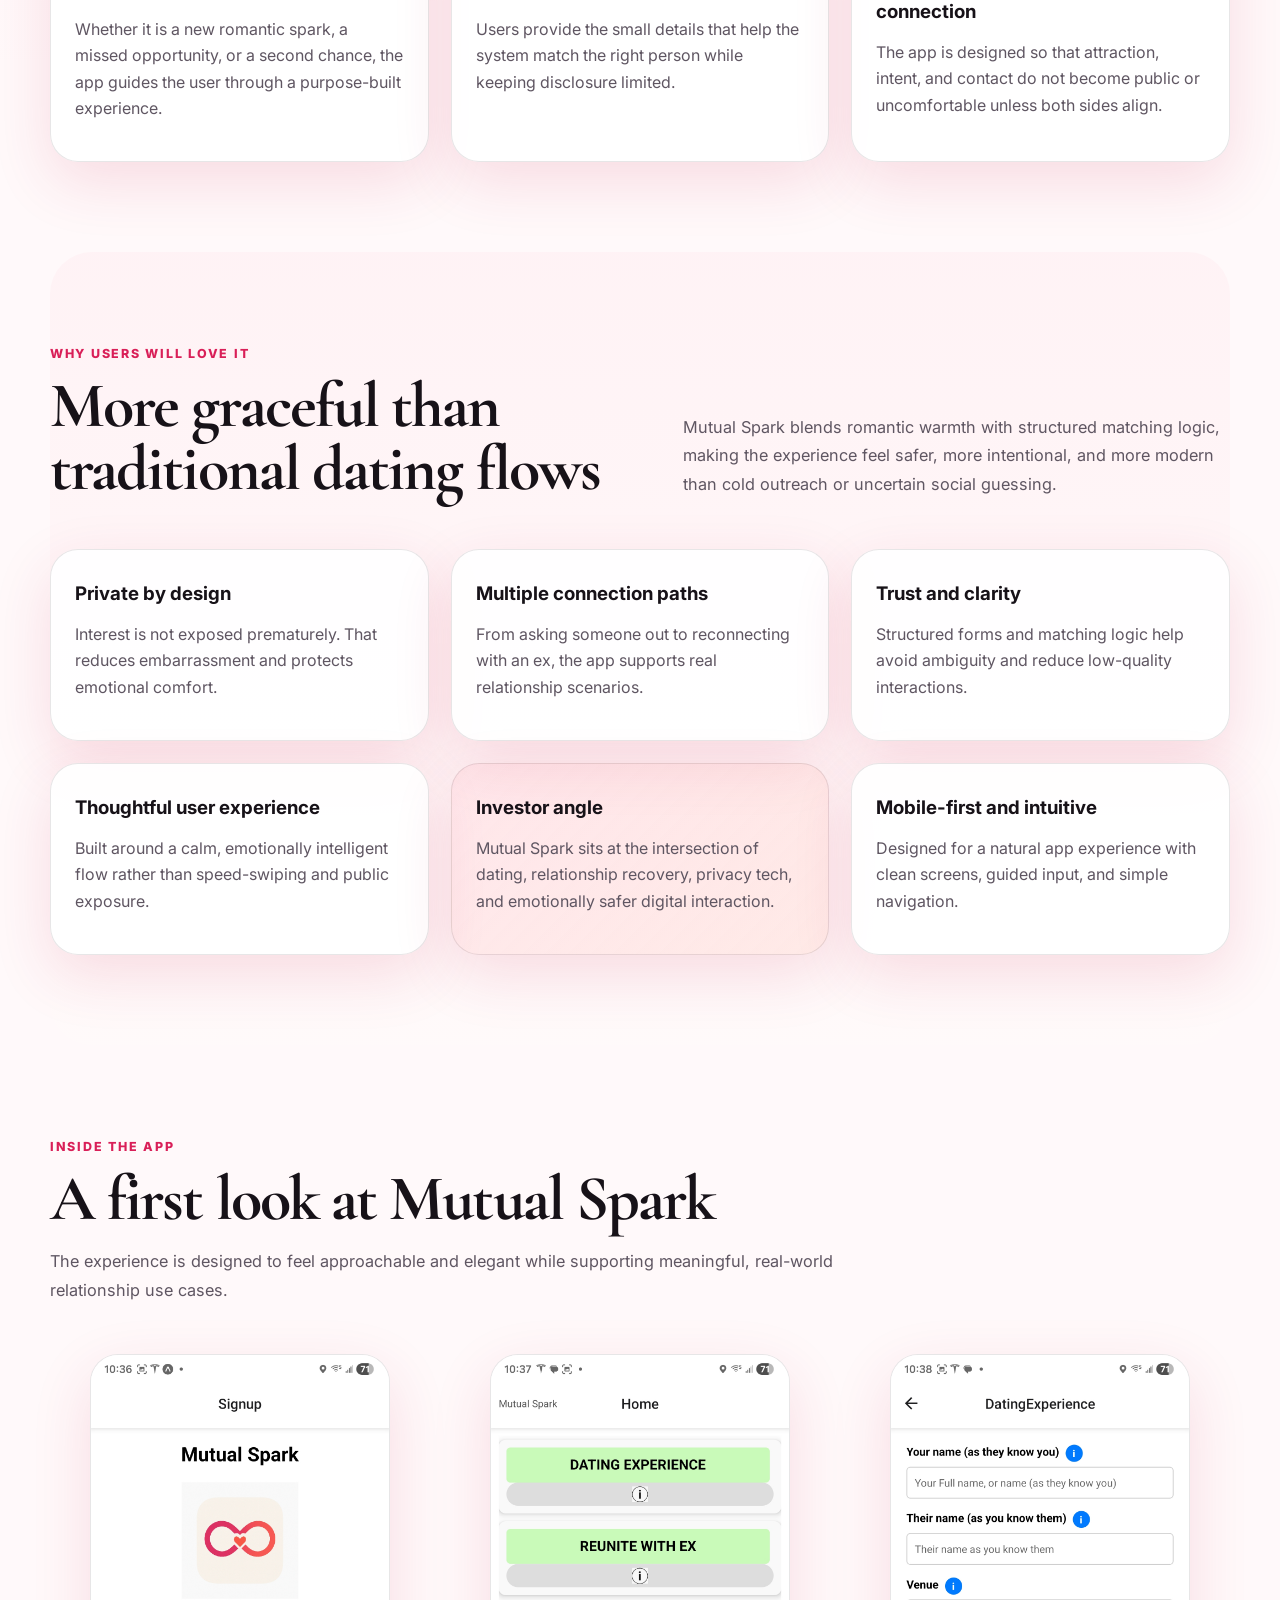
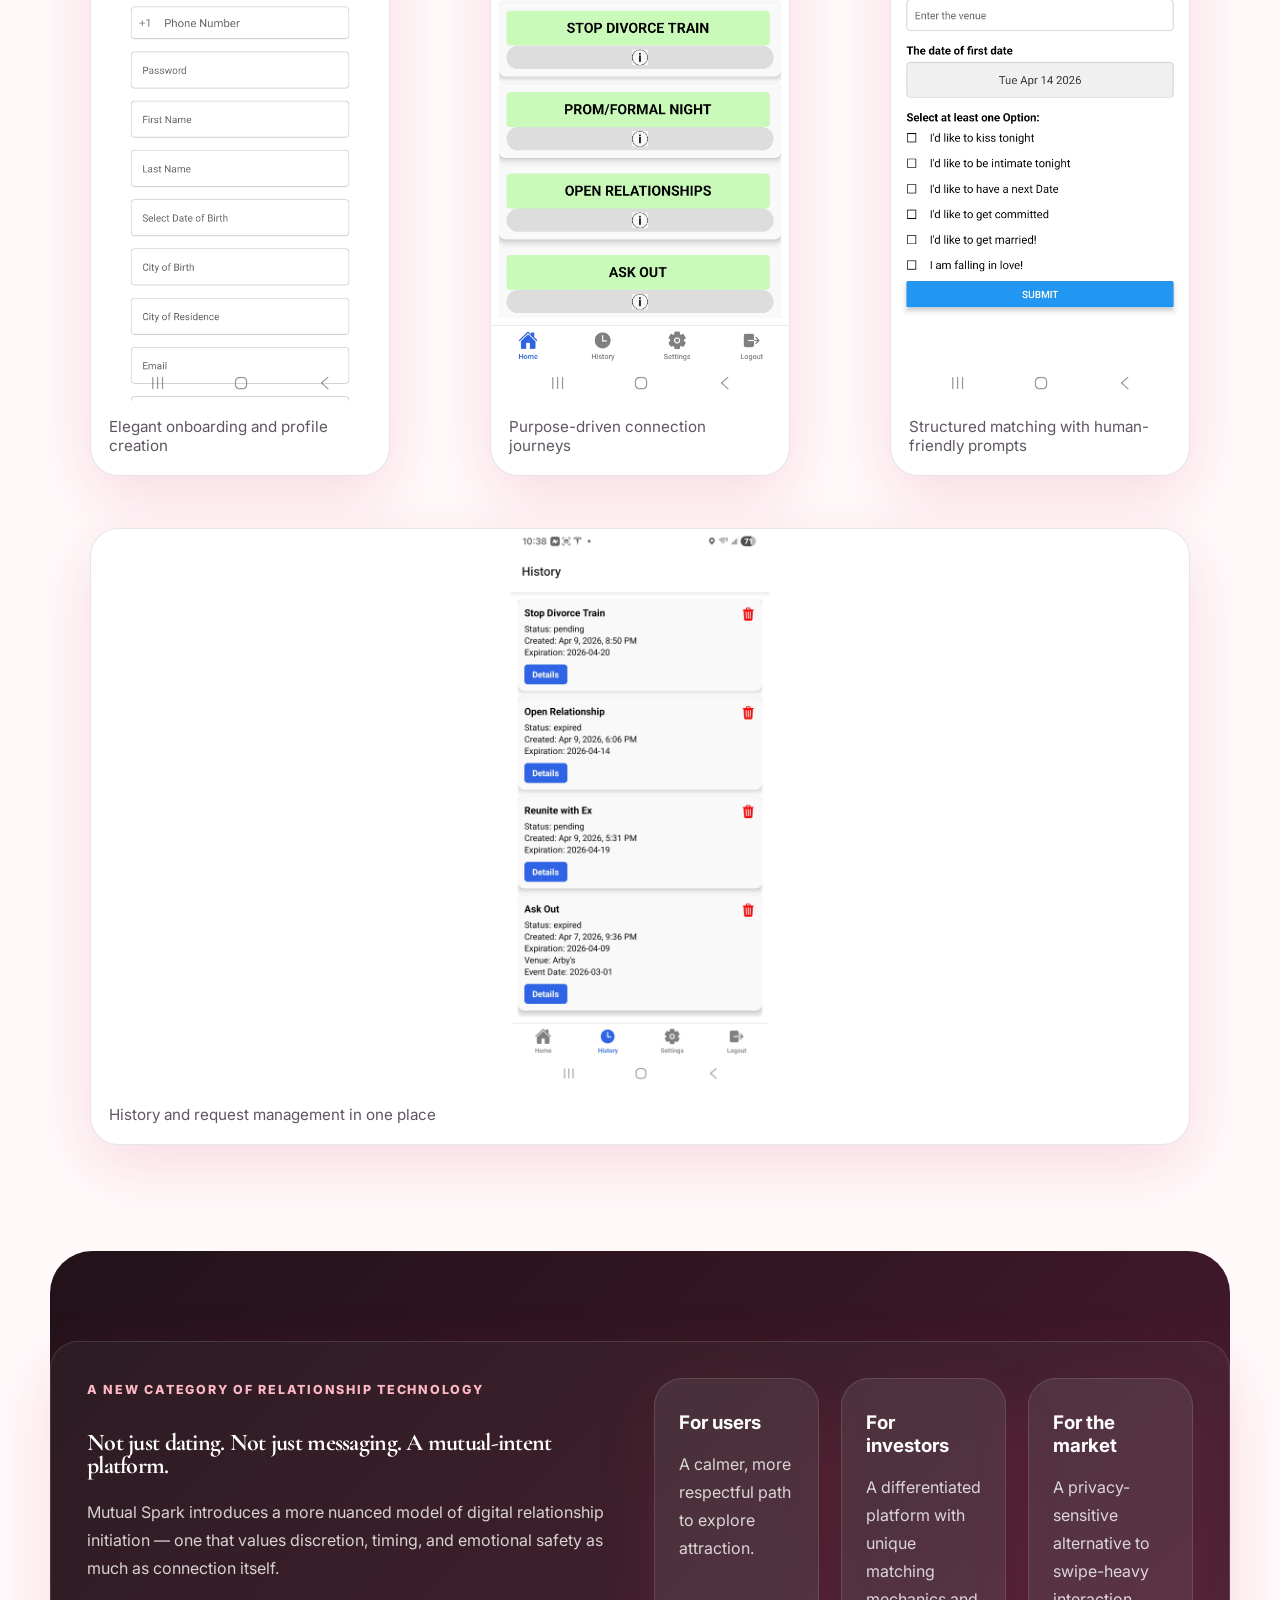
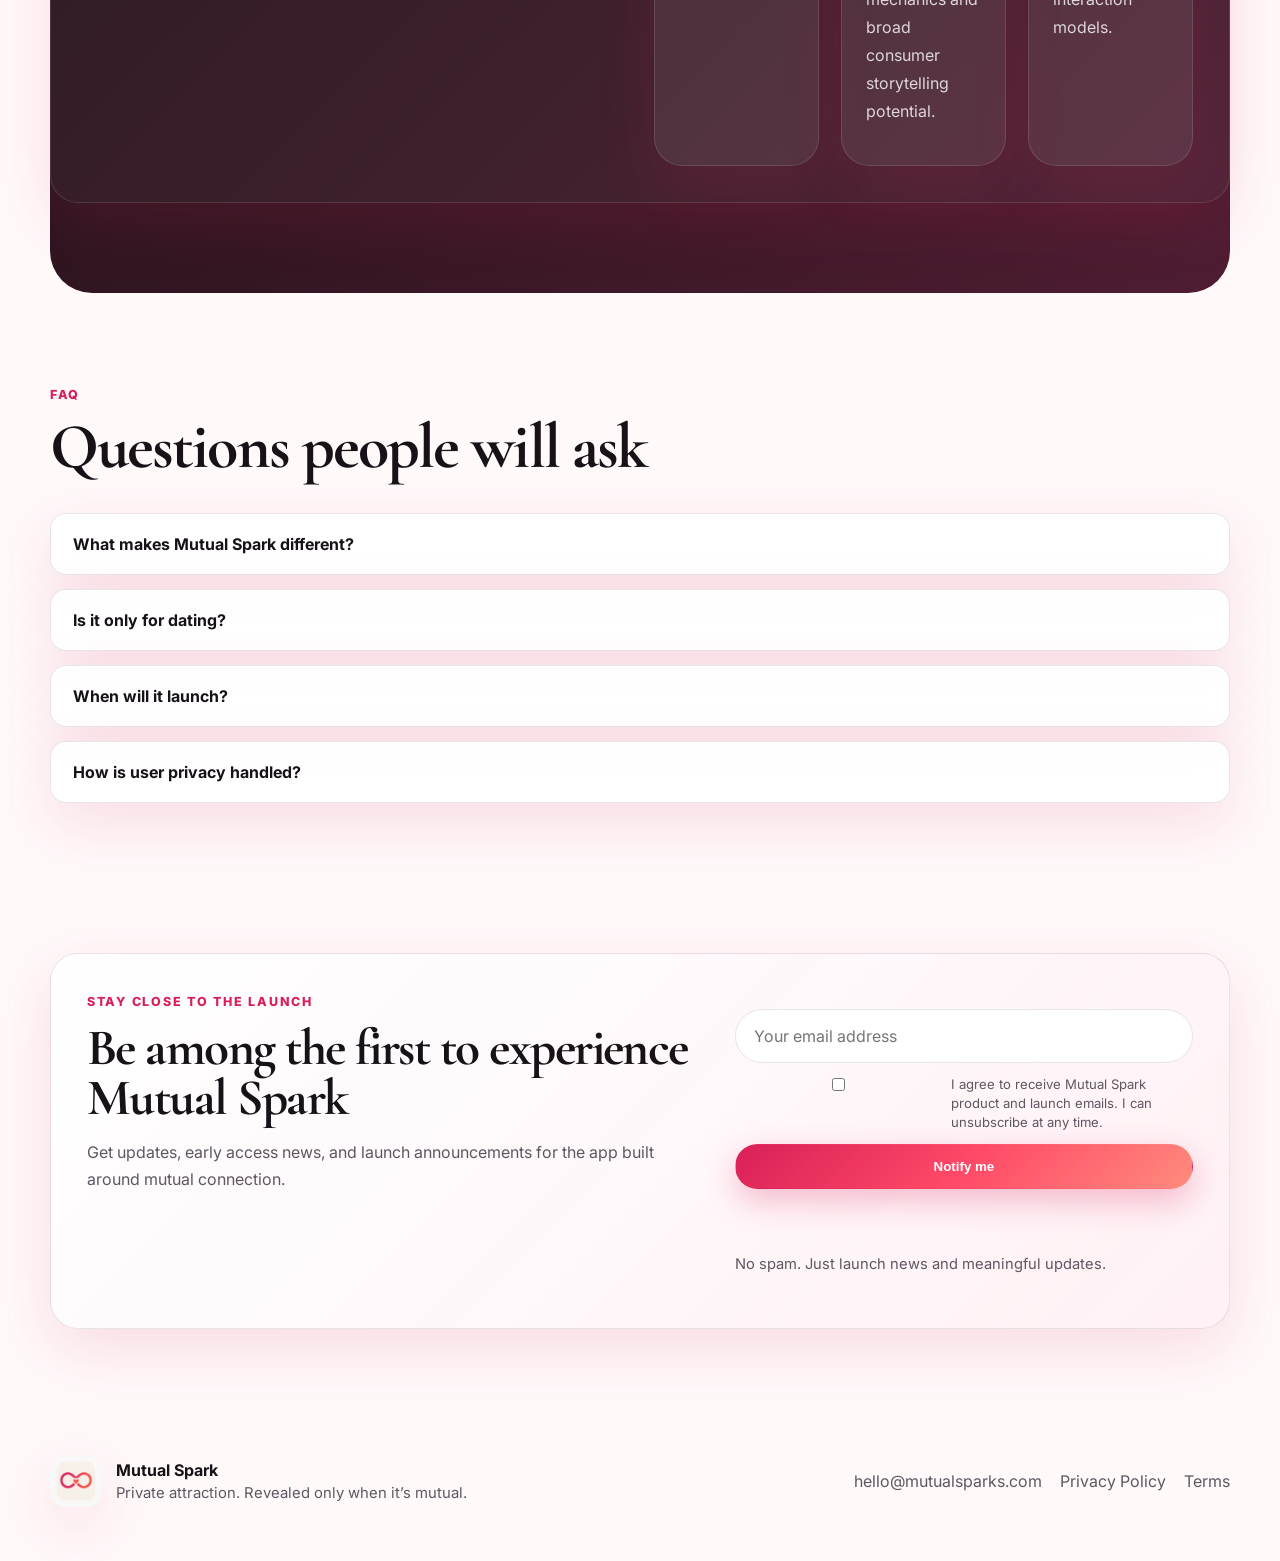
==== commit d36ce459: "Add SMS registration, consent, and policy pages" ====
--- a/index.html
+++ b/index.html
@@ -28,6 +28,7 @@
           <a href="#features">Features</a>
           <a href="#screens">App preview</a>
           <a href="#faq">FAQ</a>
+          <a href="/start/">Try SMS</a>
         </nav>
         <a class="button button--outline" href="#waitlist">Get updates</a>
       </header>
@@ -249,8 +250,12 @@
                 Get updates, early access news, and launch announcements for the app built around mutual connection.
               </p>
             </div>
-            <form class="waitlist-form" onsubmit="event.preventDefault(); showThanks();">
-              <input type="email" placeholder="Your email address" aria-label="Email address" required />
+            <form class="waitlist-form" id="waitlist-form">
+              <input id="waitlist-email" type="email" placeholder="Your email address" aria-label="Email address" autocomplete="email" required />
+              <label class="compact-consent">
+                <input id="waitlist-consent" type="checkbox" required />
+                <span>I agree to receive Mutual Spark product and launch emails. I can unsubscribe at any time.</span>
+              </label>
               <button type="submit" class="button button--primary">Notify me</button>
             </form>
             <p class="form-note" id="form-note">No spam. Just launch news and meaningful updates.</p>
@@ -268,17 +273,41 @@
         </div>
         <div class="footer__links">
           <a href="mailto:hello@mutualsparks.com">hello@mutualsparks.com</a>
-          <a href="#">Privacy Policy</a>
-          <a href="#">Terms</a>
+          <a href="/privacy/">Privacy Policy</a>
+          <a href="/terms/">Terms</a>
         </div>
       </footer>
     </div>
 
     <script>
-      function showThanks() {
+      const API_BASE = 'https://sms-staging.mutualsparks.com';
+      document.getElementById('waitlist-form').addEventListener('submit', async (event) => {
+        event.preventDefault();
+        const form = event.currentTarget;
         const note = document.getElementById('form-note');
-        note.textContent = 'Thank you — your interest has been captured for early access updates.';
-      }
+        const button = form.querySelector('button');
+        note.textContent = 'Saving your subscription…';
+        button.disabled = true;
+        try {
+          const response = await fetch(`${API_BASE}/public/waitlist`, {
+            method: 'POST',
+            headers: { 'Content-Type': 'application/json' },
+            body: JSON.stringify({
+              email: document.getElementById('waitlist-email').value,
+              email_consent: document.getElementById('waitlist-consent').checked,
+              source_url: window.location.href
+            })
+          });
+          const result = await response.json();
+          if (!response.ok) throw new Error(result.error || 'Unable to subscribe.');
+          note.textContent = result.message;
+          form.reset();
+        } catch (error) {
+          note.textContent = `${error.message} Please try again or email hello@mutualsparks.com.`;
+        } finally {
+          button.disabled = false;
+        }
+      });
     </script>
   </body>
 </html>
--- a/styles.css
+++ b/styles.css
@@ -32,6 +32,152 @@
 a { color: inherit; text-decoration: none; }
 img { max-width: 100%; display: block; }
 
+.legal-shell {
+  width: min(calc(100% - 32px), 900px);
+  margin: 52px auto 90px;
+}
+.legal-card,
+.start-card {
+  background: rgba(255, 255, 255, 0.94);
+  border: 1px solid var(--line);
+  border-radius: var(--radius-xl);
+  box-shadow: var(--shadow);
+  padding: clamp(28px, 6vw, 64px);
+}
+.legal-card h1,
+.start-card h1 {
+  font-family: "Cormorant Garamond", serif;
+  font-size: clamp(3rem, 7vw, 5rem);
+  line-height: 1;
+  margin: 0 0 24px;
+}
+.legal-card h2 {
+  font-family: "Cormorant Garamond", serif;
+  font-size: 2rem;
+  margin: 36px 0 10px;
+}
+.legal-card p,
+.start-lede,
+.legal-links {
+  color: var(--muted);
+  line-height: 1.75;
+}
+.legal-card a,
+.legal-links a {
+  color: var(--primary-dark);
+  text-decoration: underline;
+  text-underline-offset: 3px;
+}
+.start-shell { max-width: 960px; }
+.start-lede { font-size: 1.08rem; }
+.start-steps {
+  display: grid;
+  grid-template-columns: repeat(3, 1fr);
+  gap: 14px;
+  margin: 30px 0;
+}
+.start-steps div {
+  display: flex;
+  align-items: center;
+  gap: 12px;
+  padding: 18px;
+  background: var(--surface-soft);
+  border-radius: var(--radius-md);
+}
+.start-steps strong {
+  display: grid;
+  place-items: center;
+  min-width: 34px;
+  height: 34px;
+  border-radius: 50%;
+  color: white;
+  background: var(--primary-dark);
+}
+.consent-box {
+  border: 1px solid rgba(217, 31, 88, 0.24);
+  background: var(--surface-warm);
+  border-radius: var(--radius-md);
+  padding: 20px;
+  margin: 28px 0 18px;
+}
+.consent-label {
+  display: flex;
+  gap: 14px;
+  align-items: flex-start;
+  color: var(--muted);
+  line-height: 1.55;
+  font-size: 0.94rem;
+}
+.consent-label input {
+  width: 20px;
+  height: 20px;
+  margin-top: 2px;
+  accent-color: var(--primary-dark);
+  flex: 0 0 auto;
+}
+.consent-label + .consent-label { margin-top: 16px; }
+.registration-form { margin-top: 28px; }
+.field-grid {
+  display: grid;
+  grid-template-columns: repeat(2, minmax(0, 1fr));
+  gap: 18px;
+}
+.field-grid label,
+.single-field {
+  display: grid;
+  gap: 8px;
+  color: var(--text);
+  font-weight: 700;
+}
+.field-grid input,
+.single-field input {
+  width: 100%;
+  border: 1px solid var(--line);
+  border-radius: var(--radius-sm);
+  padding: 14px 16px;
+  font: inherit;
+  background: white;
+}
+.single-field { max-width: 360px; margin-bottom: 18px; }
+.registration-form .button + .button { margin-left: 10px; }
+.is-hidden { display: none !important; }
+.success-message {
+  padding: 18px;
+  border-radius: var(--radius-md);
+  background: #eefaf2;
+  color: #155c33;
+  font-weight: 700;
+}
+.sms-fallback {
+  margin-top: 20px;
+  padding: 20px;
+  border: 1px solid var(--line);
+  border-radius: var(--radius-md);
+  background: var(--surface-soft);
+}
+.sms-fallback p { color: var(--muted); line-height: 1.55; }
+.sms-fallback__actions { display: flex; gap: 10px; flex-wrap: wrap; }
+.button--small { padding: 10px 16px; font-size: 0.9rem; }
+.copy-status { min-height: 1.4em; margin-bottom: 0; font-size: 0.9rem; }
+.compact-consent {
+  display: flex;
+  gap: 10px;
+  align-items: flex-start;
+  color: var(--muted);
+  font-size: 0.82rem;
+  line-height: 1.45;
+}
+.compact-consent input { margin-top: 3px; accent-color: var(--primary-dark); }
+.button:disabled { opacity: 0.55; cursor: wait; }
+.start-button { margin-top: 4px; }
+.start-button.is-disabled {
+  opacity: 0.48;
+  cursor: not-allowed;
+  transform: none;
+  box-shadow: none;
+}
+.footer--legal { margin-top: 0; }
+
 .site-shell { min-height: 100vh; }
 
 .topbar,
@@ -451,6 +597,9 @@
   .phone--left { top: 26%; }
   .phone--right { top: 28%; }
   .footer { flex-direction: column; align-items: flex-start; }
+  .start-steps { grid-template-columns: 1fr; }
+  .legal-shell { margin-top: 28px; }
+  .field-grid { grid-template-columns: 1fr; }
 }
 
 @media (max-width: 560px) {
